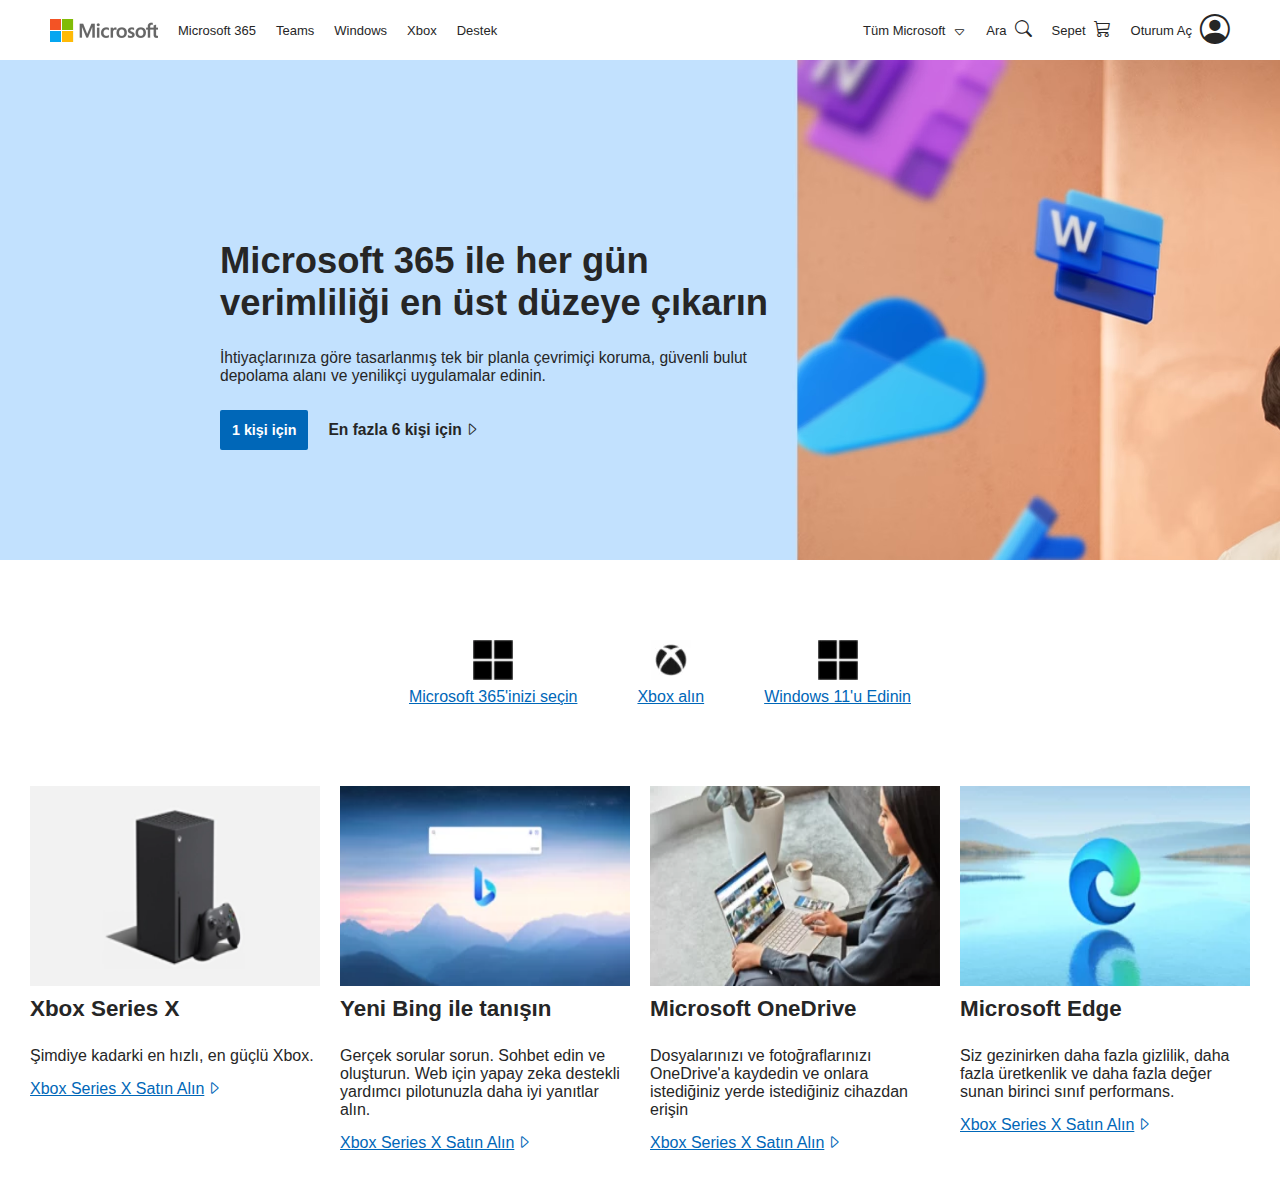
==== index.html @ 1faaea3d "first commit" ====
<!DOCTYPE html>
<html lang="en">

<head>
  <meta charset="UTF-8">
  <meta name="viewport" content="width=device-width, initial-scale=1.0">
  <link rel="stylesheet" href="css/site.css">
  <link rel="stylesheet" href="https://cdn.jsdelivr.net/npm/bootstrap-icons@1.11.1/font/bootstrap-icons.css">
  <title>Microsoft: Bulut, Uygulamalar ve Oyun microsoft.com</title>

</head>

<body>
  <nav>
    <div>
      <ul>
        <li><img src="img/brand.png" alt="microsoft-brand"></li>
        <li>Microsoft 365</li>
        <li>Teams</li>
        <li>Windows</li>
        <li>Xbox</li>
        <li>Destek</li>
      </ul>
    </div>
    <div>
      <ul>
        <li>Tüm Microsoft<i class="bi bi-caret-down"></i></li>
        <li>Ara<i class="bi bi-search"></i></li>
        <li>Sepet<i class="bi bi-cart3"></i></li>
        <li>Oturum Aç<i class="bi bi-person-circle"></i></li>
      </ul>
    </div>
  </nav>
  <div class="carousel">
    <div class="img-carousel">
      <div class="text">
        <div class="title">Microsoft 365 ile her gün verimliliği en üst düzeye çıkarın</div>

        <div class="content">İhtiyaçlarınıza göre tasarlanmış tek bir planla çevrimiçi koruma, güvenli bulut depolama
          alanı ve yenilikçi uygulamalar
          edinin.</div>
        <div class="footer">
          <button>1 kişi için</button>
          <a href="#">En fazla 6 kişi için<i class="bi bi-caret-right"></i></a>
        </div>
      </div>
    </div>

  </div>
  <section>
    <ul class="section-tripple">
      <li class="tripple">
        <img src="img/gldn-Quick-Link-Icon-80x80-Microsoft-365.webp" alt="Microsoft-365'inizi-secin">
        <a href="#">Microsoft 365'inizi seçin</a>
      </li>
      <li class="tripple">
        <img src="img/xbox-blk-logo-link-list-120x120.webp" alt="Xbox-alin">
        <a href="#">Xbox alın</a>
      </li>
      <li class="tripple">
        <img src="img/gldn-Quick-Link-Icon-80x80-Microsoft-365.webp" alt="Windows-11-Edinin">
        <a href="#">Windows 11'u Edinin</a>
      </li>
    </ul>
  </section>

  <section class="four">
    <article>
      <img src="img/gldn-XSX-CP-Xbox-Series-X.webp" alt="xbox-series">
      <h3>Xbox Series X</h3>
      <p>Şimdiye kadarki en hızlı, en güçlü Xbox.</p>
      <a href="#">Xbox Series X Satın Alın<i class="bi bi-caret-right"></i></a>
    </article>
    <article>
      <img src="img/Content-Card-Bing-AI-No-Text.webp" alt="xbox-series">
      <h3>Yeni Bing ile tanışın</h3>
      <p>Gerçek sorular sorun. Sohbet edin ve oluşturun. Web için yapay zeka destekli yardımcı pilotunuzla daha iyi
        yanıtlar
        alın.</p>
      <a href="#">Xbox Series X Satın Alın<i class="bi bi-caret-right"></i></a>
    </article>
    <article>
      <img src="img/gldn-Soft-CP-OneDriveCampaignRefresh-2.webp" alt="xbox-series">
      <h3>Microsoft OneDrive</h3>
      <p>Dosyalarınızı ve fotoğraflarınızı OneDrive'a kaydedin ve onlara istediğiniz yerde istediğiniz cihazdan erişin
      </p>
      <a href="#">Xbox Series X Satın Alın<i class="bi bi-caret-right"></i></a>
    </article>
    <article>
      <img src="img/gldn-MSFT-CP-Edge.webp" alt="xbox-series">
      <h3>Microsoft Edge</h3>
      <p>Siz gezinirken daha fazla gizlilik, daha fazla üretkenlik ve daha fazla değer sunan birinci sınıf performans.
      </p>
      <a href="#">Xbox Series X Satın Alın<i class="bi bi-caret-right"></i></a>
    </article>
  </section>
</body>

</html>
---- css/site.css ----
body{
  margin:0;
  font-family: 'Segoe UI',SegoeUI,"Helvetica Neue",Helvetica,Arial,sans-serif;
  font-size: 13px;
  color: #262626;
}
/* nav start */
nav {
  width: 1200px;
  margin: 0 auto;
  display: flex;
  flex-direction: row;
  justify-content: space-between;
  align-items: center;
  color: #262626;
}

img{
  width: 108px;
}

nav > div > ul {
  padding: 0;
  display: flex;
  flex-direction: row;
  list-style: none;
  align-items: center;
}

nav li{
  padding: 0 10px;
  display: flex;
  align-items: center;
}

.bi-caret-down {
  padding-top: 5px;
  margin-left: 8px;
}

.bi-search{
  margin-left: 8px;
  font-size: 1.3em;
}

.bi-cart3{
  margin-left: 8px;
  font-size: 1.3em;
}

.bi-person-circle{
  margin-left: 8px;
  font-size: 2.3em;
}

/* nav end */

/* carousel start */
.img-carousel{
  display: flex;
  width: 100%;
  height: 500px;
  background-image: url("../img/Highlight-Slim-Multi-Canvas-M365-Anthem-Attract-Image-Create_VP5-1920x600.avif");
}

.text{
  position: relative;
  left: 220px;
  top: 180px;
  width: 43em;
}

.text > .title{
  font-size: 2.8em;
  font-weight: 600;
  margin-bottom: 25px;
}

.text > .content{
  font-size: 1.2em;
  margin-bottom: 25px;
}

.footer > button{
  background-color: #0067b8;
  color: white;
  padding: 12px;
  font-size: 1.1em;
  font-weight: 600;
  border-radius: 2px;
  border: none;
}

.footer{
  display: flex;
  align-items: center;
}

.footer > a{
  margin-left: 20px;
  text-decoration: none;
font-size: 1.2em;
color: #262626;
font-weight: 600;
display: flex;
align-items: center;
}

.bi-caret-right{
  margin-left: 2px;
}
/* carousel end */
/* section tripple start */
.section-tripple{
  display: flex;
  list-style: none;
  justify-content: center;
  margin: 5rem 0;

}

.section-tripple > .tripple {
  display: flex;
  flex-direction: column;
  justify-content: center;
  align-items: center;
  margin: 0 30px;
}

.tripple > img{
  width: 2.5rem;
}

.tripple > a{
  color: #0067b8;
  margin-top: 8px;
  font-size: 1rem;
}
/* section tripple end */

/* section article start */
.four{
  display: flex;
  justify-content: center;
  align-items: center;
  width: 1200px;
  margin: 0 auto;
}
.four > article{
  margin: 0 10px;
  display: flex;
  flex-direction: column;
  align-content: start;
  height: 400px;
}

.four > article > img{
  width: 290px;
  height: 200px;
}

.four > article > h3{
  font-size: 1.4rem;
  margin: 10px 0;
}

.four > article > p{
  font-size: 1rem;
  margin: 15px 0;
}

.four > article > a{
  font-size: 1rem;
    color: #0067b8;
}
/* section article end */
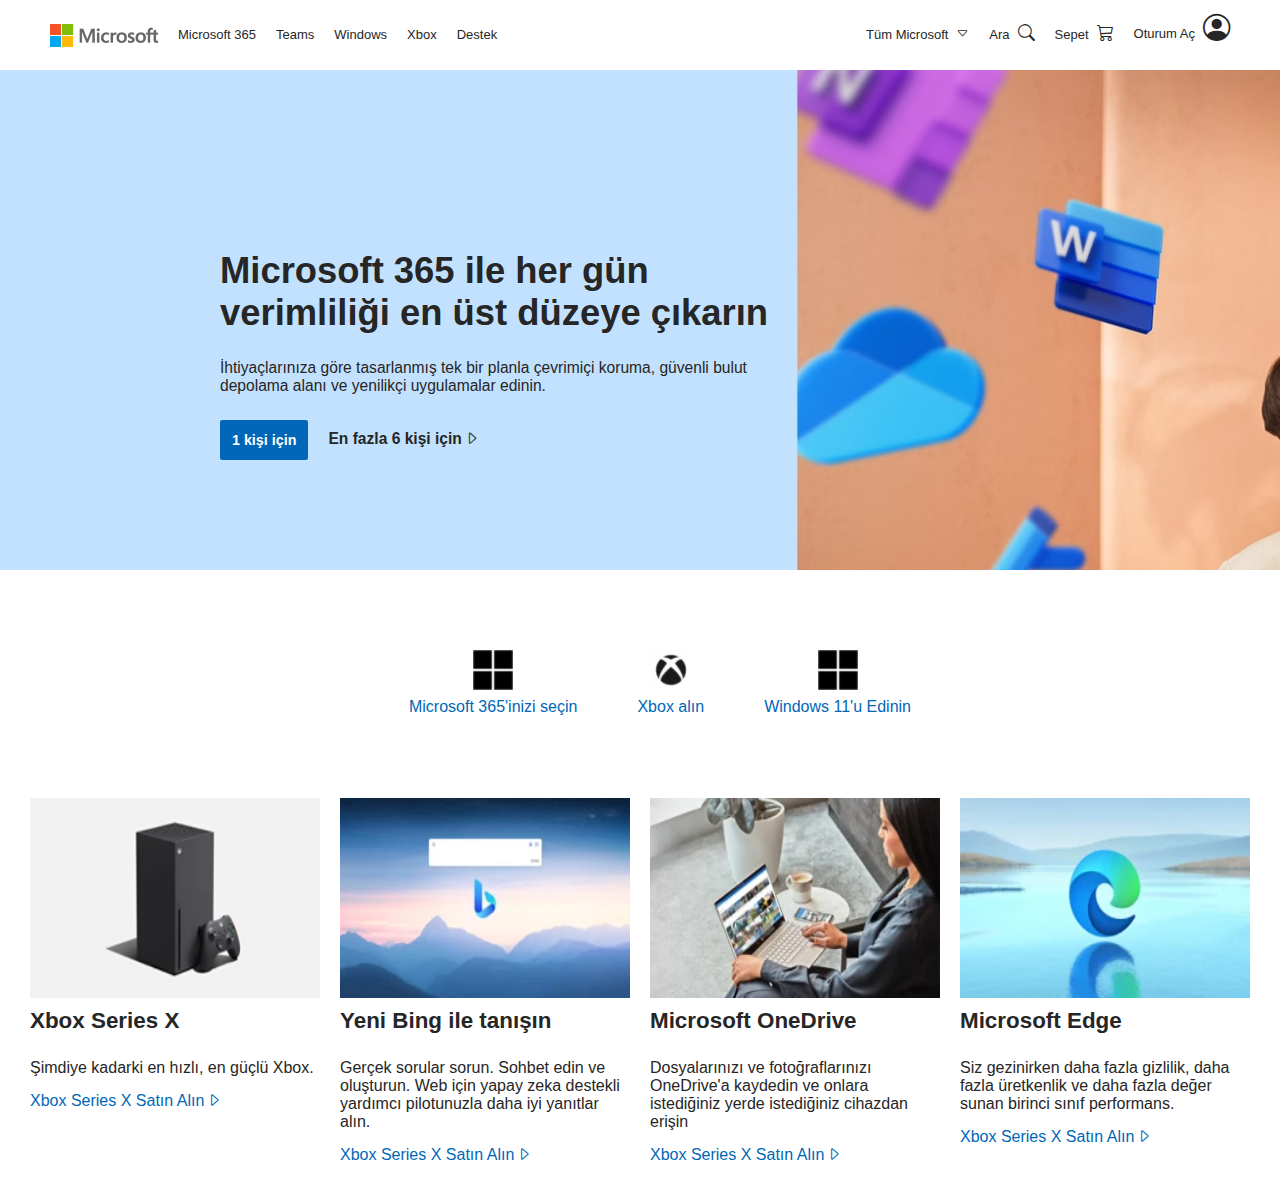
==== commit 7ed7dc86: "düzeltme yapıldı" ====
--- a/index.html
+++ b/index.html
@@ -15,19 +15,19 @@
     <div>
       <ul>
         <li><img src="img/brand.png" alt="microsoft-brand"></li>
-        <li>Microsoft 365</li>
-        <li>Teams</li>
-        <li>Windows</li>
-        <li>Xbox</li>
-        <li>Destek</li>
+        <li><a href="#">Microsoft 365</a></li>
+        <li><a href="#">Teams</a></li>
+        <li><a href="#">Windows</a></li>
+        <li><a href="#">Xbox</a></li>
+        <li><a href="#">Destek</a></li>
       </ul>
     </div>
     <div>
       <ul>
-        <li>Tüm Microsoft<i class="bi bi-caret-down"></i></li>
-        <li>Ara<i class="bi bi-search"></i></li>
-        <li>Sepet<i class="bi bi-cart3"></i></li>
-        <li>Oturum Aç<i class="bi bi-person-circle"></i></li>
+        <li><a href="#">Tüm Microsoft<i class="bi bi-caret-down"></i></a></li>
+        <li><a href="#">Ara<i class="bi bi-search"></i></a></li>
+        <li><a href="#">Sepet<i class="bi bi-cart3"></i></a></li>
+        <li><a href="#">Oturum Aç<i class="bi bi-person-circle"></i></a></li>
       </ul>
     </div>
   </nav>
--- a/css/site.css
+++ b/css/site.css
@@ -1,9 +1,10 @@
-body{
-  margin:0;
-  font-family: 'Segoe UI',SegoeUI,"Helvetica Neue",Helvetica,Arial,sans-serif;
+body {
+  margin: 0;
+  font-family: 'Segoe UI', SegoeUI, "Helvetica Neue", Helvetica, Arial, sans-serif;
   font-size: 13px;
   color: #262626;
 }
+
 /* nav start */
 nav {
   width: 1200px;
@@ -15,11 +16,29 @@
   color: #262626;
 }
 
-img{
+img {
   width: 108px;
 }
 
-nav > div > ul {
+a::after {
+  content: "";
+  display: block;
+  width: 0;
+  height: 2px;
+  background-color: #000;
+  transition: .3s;
+}
+
+a:hover::after {
+  width: 100%;
+}
+
+a {
+  text-decoration: none;
+  color: #262626;
+}
+
+nav>div>ul {
   padding: 0;
   display: flex;
   flex-direction: row;
@@ -27,61 +46,65 @@
   align-items: center;
 }
 
-nav li{
+nav>div>ul>li {
   padding: 0 10px;
   display: flex;
-  align-items: center;
-}
+}
+
+nav>div:last-child>ul>li:last-child {
+  padding-bottom: 10px;
+}
+
 
 .bi-caret-down {
   padding-top: 5px;
   margin-left: 8px;
 }
 
-.bi-search{
+.bi-search {
   margin-left: 8px;
   font-size: 1.3em;
 }
 
-.bi-cart3{
+.bi-cart3 {
   margin-left: 8px;
   font-size: 1.3em;
 }
 
-.bi-person-circle{
-  margin-left: 8px;
-  font-size: 2.3em;
+.bi-person-circle {
+  margin-left: 8px;
+  font-size: 2.1em;
 }
 
 /* nav end */
 
 /* carousel start */
-.img-carousel{
+.img-carousel {
   display: flex;
   width: 100%;
   height: 500px;
   background-image: url("../img/Highlight-Slim-Multi-Canvas-M365-Anthem-Attract-Image-Create_VP5-1920x600.avif");
 }
 
-.text{
+.text {
   position: relative;
   left: 220px;
   top: 180px;
   width: 43em;
 }
 
-.text > .title{
+.text>.title {
   font-size: 2.8em;
   font-weight: 600;
   margin-bottom: 25px;
 }
 
-.text > .content{
+.text>.content {
   font-size: 1.2em;
   margin-bottom: 25px;
 }
 
-.footer > button{
+.footer>button {
   background-color: #0067b8;
   color: white;
   padding: 12px;
@@ -91,27 +114,33 @@
   border: none;
 }
 
-.footer{
-  display: flex;
-  align-items: center;
-}
-
-.footer > a{
+.footer>button:hover {
+  background-color: #006790;
+  cursor: pointer;
+}
+
+.footer {
+  padding: 0;
+  display: flex;
+  flex-direction: row;
+  list-style: none;
+  align-items: center;
+}
+
+.footer>a {
   margin-left: 20px;
-  text-decoration: none;
-font-size: 1.2em;
-color: #262626;
-font-weight: 600;
-display: flex;
-align-items: center;
-}
-
-.bi-caret-right{
+  font-size: 1.2em;
+  font-weight: 600;
+}
+
+.bi-caret-right {
   margin-left: 2px;
 }
+
 /* carousel end */
 /* section tripple start */
-.section-tripple{
+
+.section-tripple {
   display: flex;
   list-style: none;
   justify-content: center;
@@ -119,7 +148,7 @@
 
 }
 
-.section-tripple > .tripple {
+.section-tripple>.tripple {
   display: flex;
   flex-direction: column;
   justify-content: center;
@@ -127,26 +156,28 @@
   margin: 0 30px;
 }
 
-.tripple > img{
+.tripple>img {
   width: 2.5rem;
 }
 
-.tripple > a{
+.tripple>a {
   color: #0067b8;
   margin-top: 8px;
   font-size: 1rem;
 }
+
 /* section tripple end */
 
 /* section article start */
-.four{
+.four {
   display: flex;
   justify-content: center;
   align-items: center;
   width: 1200px;
   margin: 0 auto;
 }
-.four > article{
+
+.four>article {
   margin: 0 10px;
   display: flex;
   flex-direction: column;
@@ -154,23 +185,24 @@
   height: 400px;
 }
 
-.four > article > img{
+.four>article>img {
   width: 290px;
   height: 200px;
 }
 
-.four > article > h3{
+.four>article>h3 {
   font-size: 1.4rem;
   margin: 10px 0;
 }
 
-.four > article > p{
+.four>article>p {
   font-size: 1rem;
   margin: 15px 0;
 }
 
-.four > article > a{
+.four>article>a {
   font-size: 1rem;
-    color: #0067b8;
-}
+  color: #0067b8;
+}
+
 /* section article end */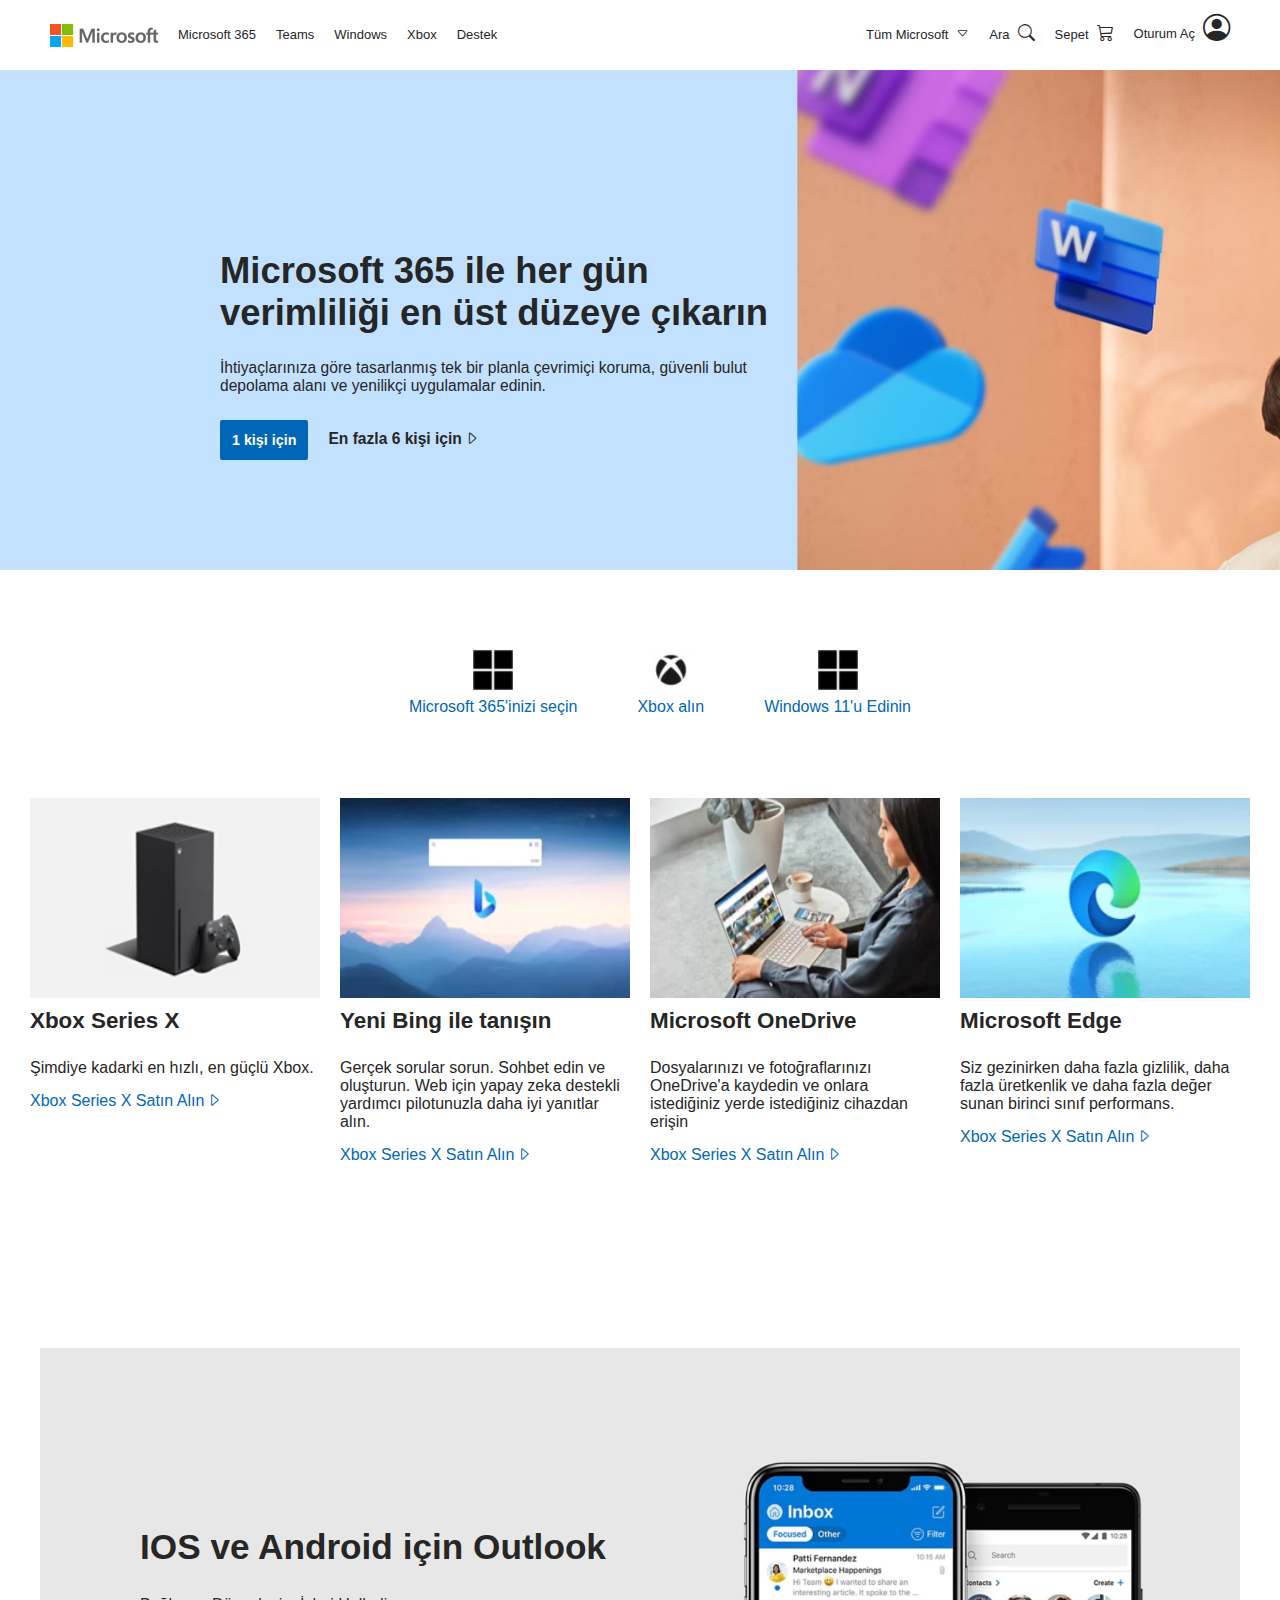
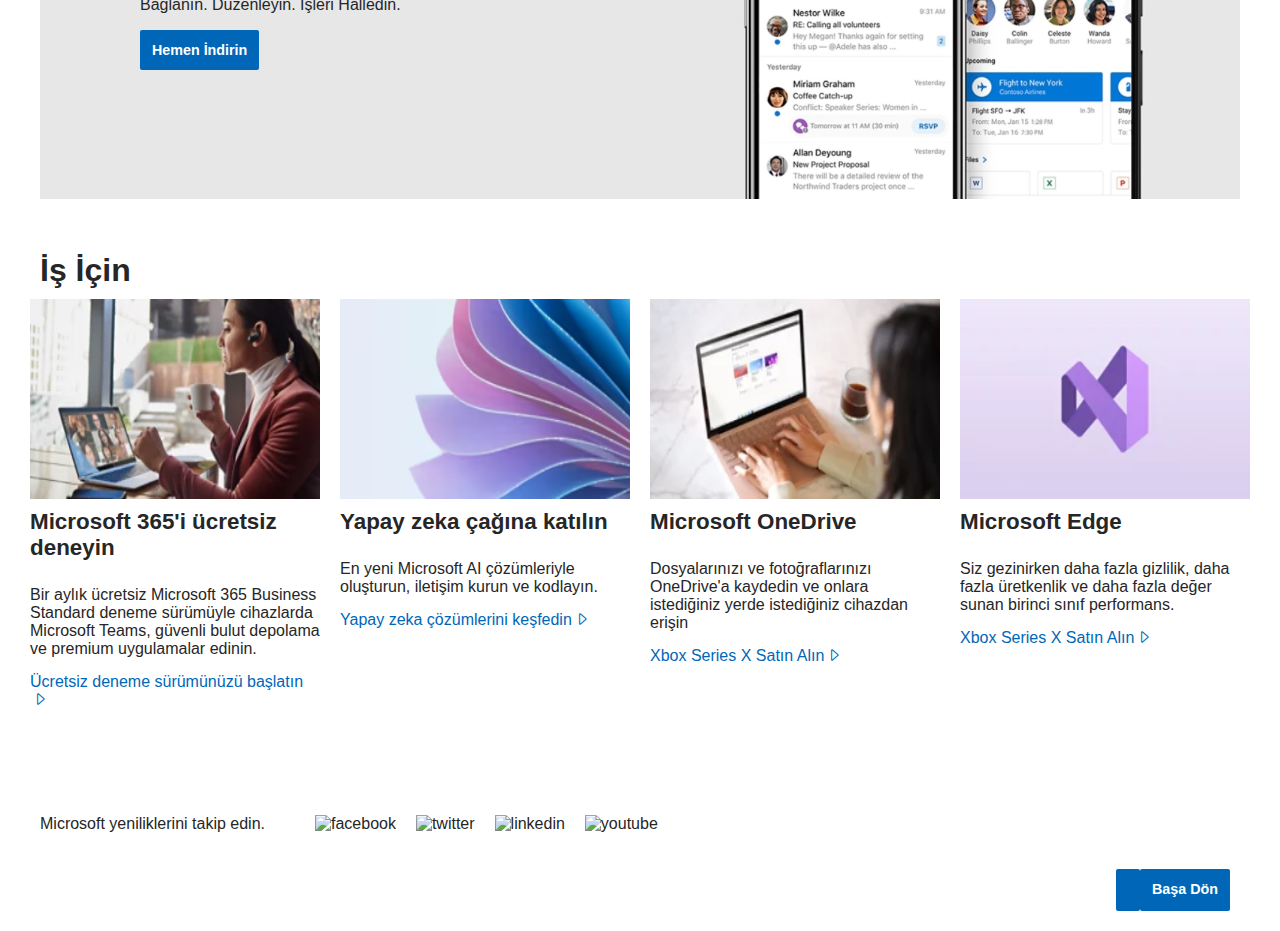
==== commit 1848b2c3: "geliştirme yapıldı" ====
--- a/index.html
+++ b/index.html
@@ -11,7 +11,7 @@
 </head>
 
 <body>
-  <nav>
+  <nav id="page-top">
     <div>
       <ul>
         <li><img src="img/brand.png" alt="microsoft-brand"></li>
@@ -94,6 +94,71 @@
       <a href="#">Xbox Series X Satın Alın<i class="bi bi-caret-right"></i></a>
     </article>
   </section>
+
+  <section class="picture">
+    <img src="img/gldn-Hero-MSCOM-Outlook-iOS-Android_VP5-1596x600.webp" alt="ios-ve-android">
+    <div>
+      <h2>IOS ve Android için Outlook</h2>
+      <p>Bağlanın. Düzenleyin. İşleri Halledin.</p>
+      <button>Hemen İndirin</button>
+    </div>
+  </section>
+
+  <h1>İş İçin</h1>
+  <section class="four">
+
+    <article>
+      <img src="img/Content-Card-Microsoft-365-For-Business-Woman-Teams-Call.webp" alt="xbox-series">
+      <h3>Microsoft 365'i ücretsiz deneyin</h3>
+      <p>Bir aylık ücretsiz Microsoft 365 Business Standard deneme sürümüyle cihazlarda Microsoft Teams, güvenli bulut
+        depolama
+        ve premium uygulamalar edinin.</p>
+      <a href="#">Ücretsiz deneme sürümünüzü başlatın<i class="bi bi-caret-right"></i></a>
+    </article>
+    <article>
+      <img src="img/Content-Card-Azure-AI-Bloom.avif" alt="xbox-series">
+      <h3>Yapay zeka çağına katılın
+      </h3>
+      <p>En yeni Microsoft AI çözümleriyle oluşturun, iletişim kurun ve kodlayın.</p>
+      <a href="#">Yapay zeka çözümlerini keşfedin<i class="bi bi-caret-right"></i></a>
+    </article>
+    <article>
+      <img src="img/JIC-DPS-CP01.webp" alt="xbox-series">
+      <h3>Microsoft OneDrive</h3>
+      <p>Dosyalarınızı ve fotoğraflarınızı OneDrive'a kaydedin ve onlara istediğiniz yerde istediğiniz cihazdan erişin
+      </p>
+      <a href="#">Xbox Series X Satın Alın<i class="bi bi-caret-right"></i></a>
+    </article>
+    <article>
+      <img src="img/Content-Card-Visual-Studio-Icon.webp" alt="xbox-series">
+      <h3>Microsoft Edge</h3>
+      <p>Siz gezinirken daha fazla gizlilik, daha fazla üretkenlik ve daha fazla değer sunan birinci sınıf performans.
+      </p>
+      <a href="#">Xbox Series X Satın Alın<i class="bi bi-caret-right"></i></a>
+    </article>
+  </section>
+
+  <section class="icons">
+    <p>Microsoft yeniliklerini takip edin.</p>
+    <ul>
+      <li><a href="#"><img src="https://cdn-dynmedia-1.microsoft.com/is/image/microsoftcorp/Facebook%202x?scl=1"
+            alt="facebook"></a>
+      </li>
+      <li><a href="#"><img src="https://cdn-dynmedia-1.microsoft.com/is/image/microsoftcorp/icon-MSCOM-X-64x64?scl=1"
+            alt="twitter"></a>
+      </li>
+      <li><a href="#"><img src="https://cdn-dynmedia-1.microsoft.com/is/image/microsoftcorp/Linkedin%202x?scl=1"
+            alt="linkedin"></a>
+      </li>
+      <li><a href="#"><img src="https://cdn-dynmedia-1.microsoft.com/is/image/microsoftcorp/YouTube%202x?scl=1"
+            alt="youtube"></a>
+      </li>
+    </ul>
+  </section>
+  <section class="basa-don">
+    <button></button>
+    <a href="#page-top" class="button">Başa Dön</a>
+  </section>
 </body>
 
 </html>--- a/css/site.css
+++ b/css/site.css
@@ -104,7 +104,7 @@
   margin-bottom: 25px;
 }
 
-.footer>button {
+button {
   background-color: #0067b8;
   color: white;
   padding: 12px;
@@ -114,7 +114,7 @@
   border: none;
 }
 
-.footer>button:hover {
+button:hover {
   background-color: #006790;
   cursor: pointer;
 }
@@ -169,6 +169,13 @@
 /* section tripple end */
 
 /* section article start */
+
+h1 {
+  font-size: 2rem;
+  width: 1200px;
+  margin: 10px auto;
+}
+
 .four {
   display: flex;
   justify-content: center;
@@ -182,7 +189,7 @@
   display: flex;
   flex-direction: column;
   align-content: start;
-  height: 400px;
+  height: 500px;
 }
 
 .four>article>img {
@@ -205,4 +212,88 @@
   color: #0067b8;
 }
 
-/* section article end */+/* section article end */
+/* picture start */
+.picture {
+  width: 1200px;
+  margin: 50px auto;
+  position: relative;
+}
+
+.picture img {
+  width: 100%;
+}
+
+.picture>div {
+  position: absolute;
+  z-index: 1;
+  left: 100px;
+  top: 150px;
+}
+
+.picture h2 {
+  font-size: 2.2rem;
+}
+
+.picture p {
+  font-size: 1rem;
+}
+
+/* picture end */
+/* four second start */
+.icons {
+  display: flex;
+  align-items: center;
+  width: 1200px;
+  margin: 0px auto;
+  font-size: 1rem;
+}
+
+.icons>ul {
+  display: flex;
+  flex-direction: row;
+  list-style: none;
+}
+
+.icons>ul>li>a>img {
+  width: 36px;
+  margin: 0 10px;
+}
+
+.icons a::after {
+  content: "";
+  display: block;
+  width: 0;
+  height: 0;
+  background-color: #000;
+  transition: .3s;
+}
+
+.icons a:hover::after {
+  width: 100%;
+}
+
+/* four second end */
+/* başa dön buton start */
+.basa-don {
+  display: flex;
+  justify-content: end;
+  margin: 20px 50px;
+}
+
+.button {
+  background-color: #0067b8;
+  color: white;
+  padding: 12px;
+  font-size: 1.1em;
+  font-weight: 600;
+  border-radius: 2px;
+  border: none;
+}
+
+.button:hover {
+  background-color: #006790;
+  cursor: pointer;
+}
+
+/* başa dön buton end */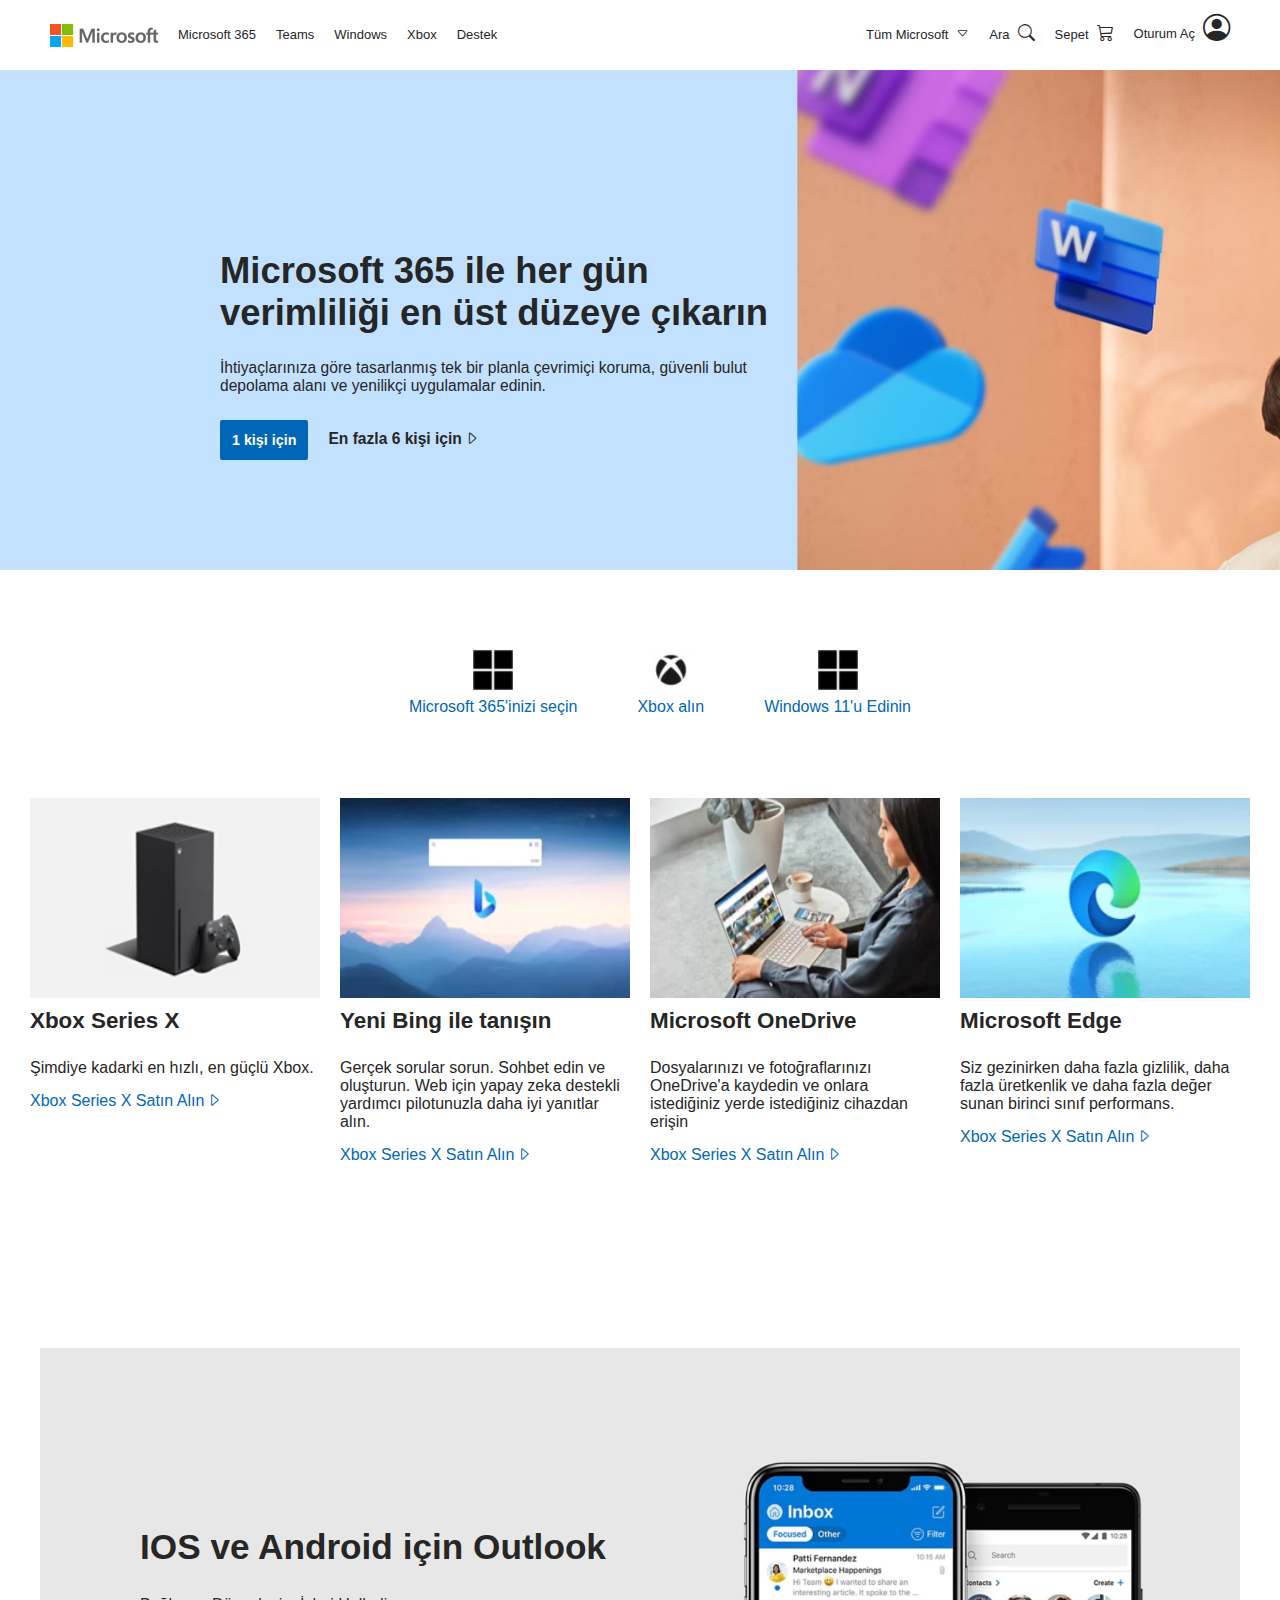
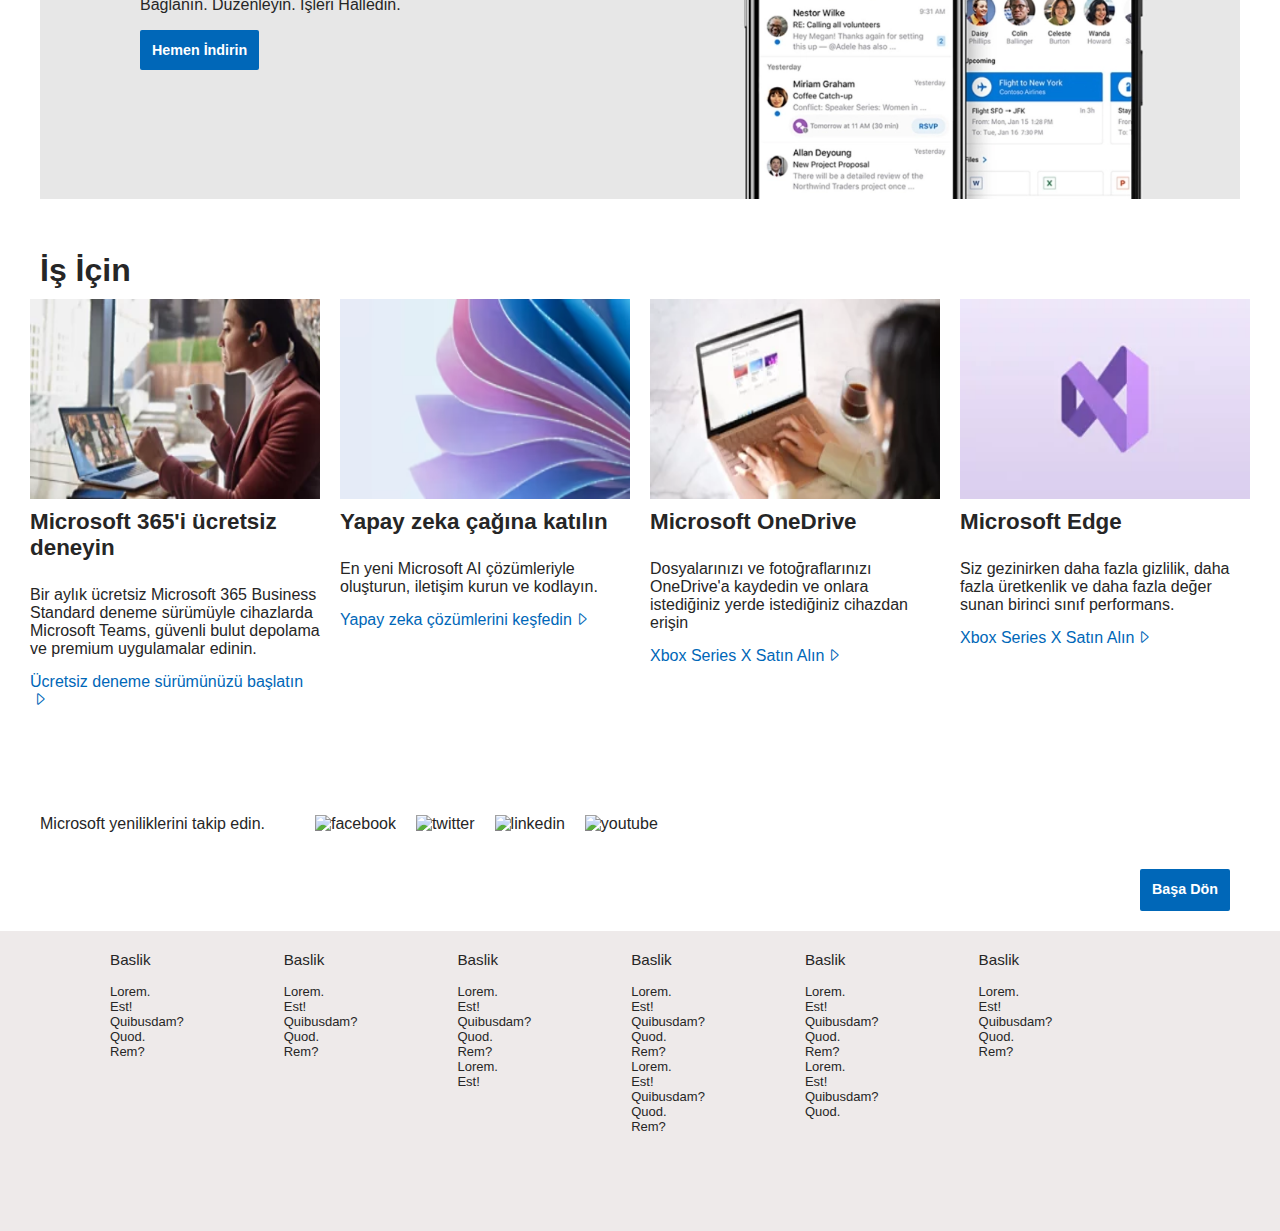
==== commit e597ebe7: "footer ayarlandı" ====
--- a/index.html
+++ b/index.html
@@ -11,7 +11,7 @@
 </head>
 
 <body>
-  <nav id="page-top">
+  <nav>
     <div>
       <ul>
         <li><img src="img/brand.png" alt="microsoft-brand"></li>
@@ -31,7 +31,7 @@
       </ul>
     </div>
   </nav>
-  <div class="carousel">
+  <div class="carousel" id="page-top">
     <div class="img-carousel">
       <div class="text">
         <div class="title">Microsoft 365 ile her gün verimliliği en üst düzeye çıkarın</div>
@@ -156,9 +156,37 @@
     </ul>
   </section>
   <section class="basa-don">
-    <button></button>
     <a href="#page-top" class="button">Başa Dön</a>
   </section>
+  <footer>
+    <ul>
+      <li>
+        <h3>Baslik</h3><a href="#">Lorem.</a><a href="#">Est!</a><a href="#">Quibusdam?</a><a href="#">Quod.</a><a
+          href="#">Rem?</a>
+      </li>
+      <li>
+        <h3>Baslik</h3><a href="#">Lorem.</a><a href="#">Est!</a><a href="#">Quibusdam?</a><a href="#">Quod.</a><a
+          href="#">Rem?</a>
+      </li>
+      <li>
+        <h3>Baslik</h3><a href="#">Lorem.</a><a href="#">Est!</a><a href="#">Quibusdam?</a><a href="#">Quod.</a><a
+          href="#">Rem?</a><a href="#">Lorem.</a><a href="#">Est!</a>
+      </li>
+      <li>
+        <h3>Baslik</h3><a href="#">Lorem.</a><a href="#">Est!</a><a href="#">Quibusdam?</a><a href="#">Quod.</a><a
+          href="#">Rem?</a><a href="#">Lorem.</a><a href="#">Est!</a><a href="#">Quibusdam?</a><a href="#">Quod.</a><a
+          href="#">Rem?</a>
+      </li>
+      <li>
+        <h3>Baslik</h3><a href="#">Lorem.</a><a href="#">Est!</a><a href="#">Quibusdam?</a><a href="#">Quod.</a><a
+          href="#">Rem?</a><a href="#">Lorem.</a><a href="#">Est!</a><a href="#">Quibusdam?</a><a href="#">Quod.</a>
+      </li>
+      <li>
+        <h3>Baslik</h3><a href="#">Lorem.</a><a href="#">Est!</a><a href="#">Quibusdam?</a><a href="#">Quod.</a><a
+          href="#">Rem?</a>
+      </li>
+    </ul>
+  </footer>
 </body>
 
 </html>--- a/css/site.css
+++ b/css/site.css
@@ -296,4 +296,45 @@
   cursor: pointer;
 }
 
-/* başa dön buton end */+/* başa dön buton end */
+/* footer start */
+footer a::after {
+  content: "";
+  display: block;
+  width: 0;
+  height: 0;
+  background-color: #000;
+  transition: .3s;
+}
+
+footer a:hover::after {
+  width: 100%;
+}
+
+footer {
+  background-color: rgb(238, 234, 234);
+  width: 100%;
+  height: 300px;
+}
+
+footer>ul {
+  display: flex;
+  list-style: none;
+  width: 1200px;
+  margin: 0 auto;
+}
+
+footer>ul>li {
+  margin: 5px 50px;
+
+}
+
+footer li a {
+  margin: 4px 0;
+}
+
+footer h3 {
+  font-weight: 500;
+}
+
+/* footer start */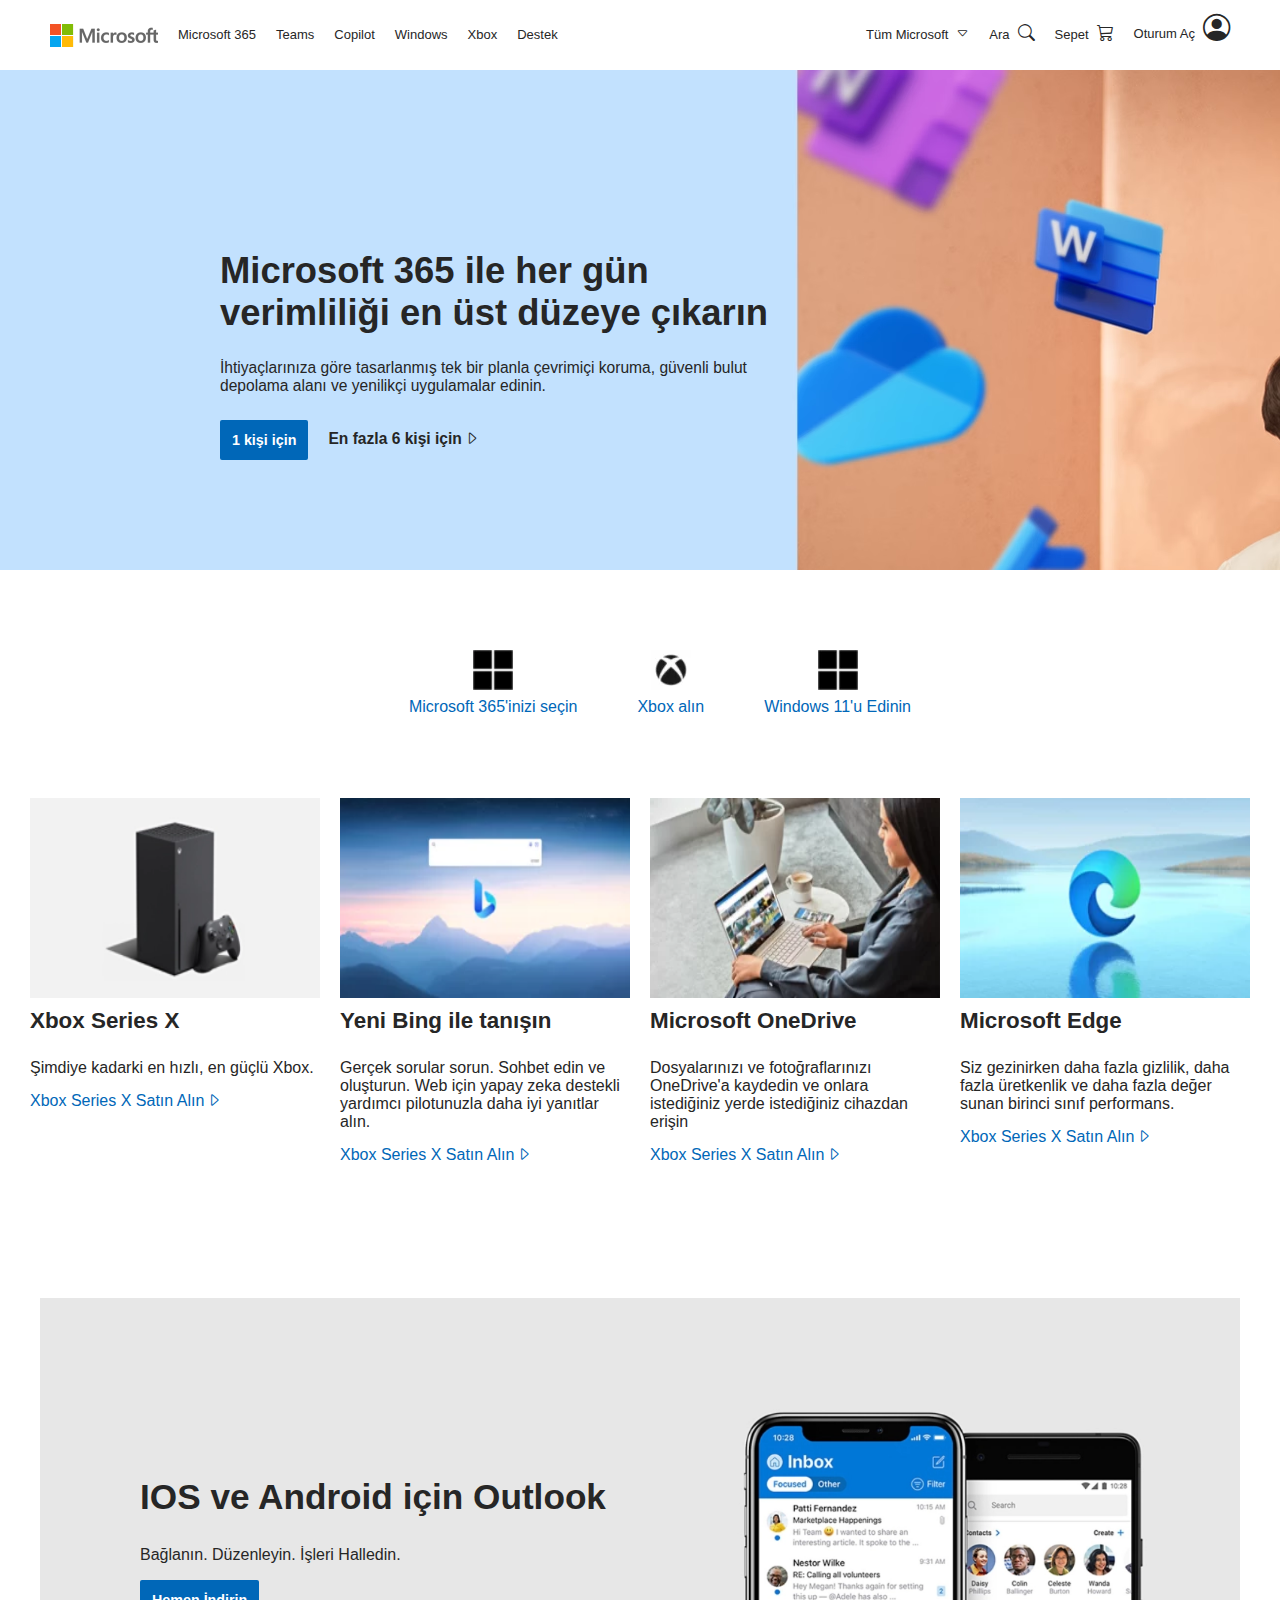
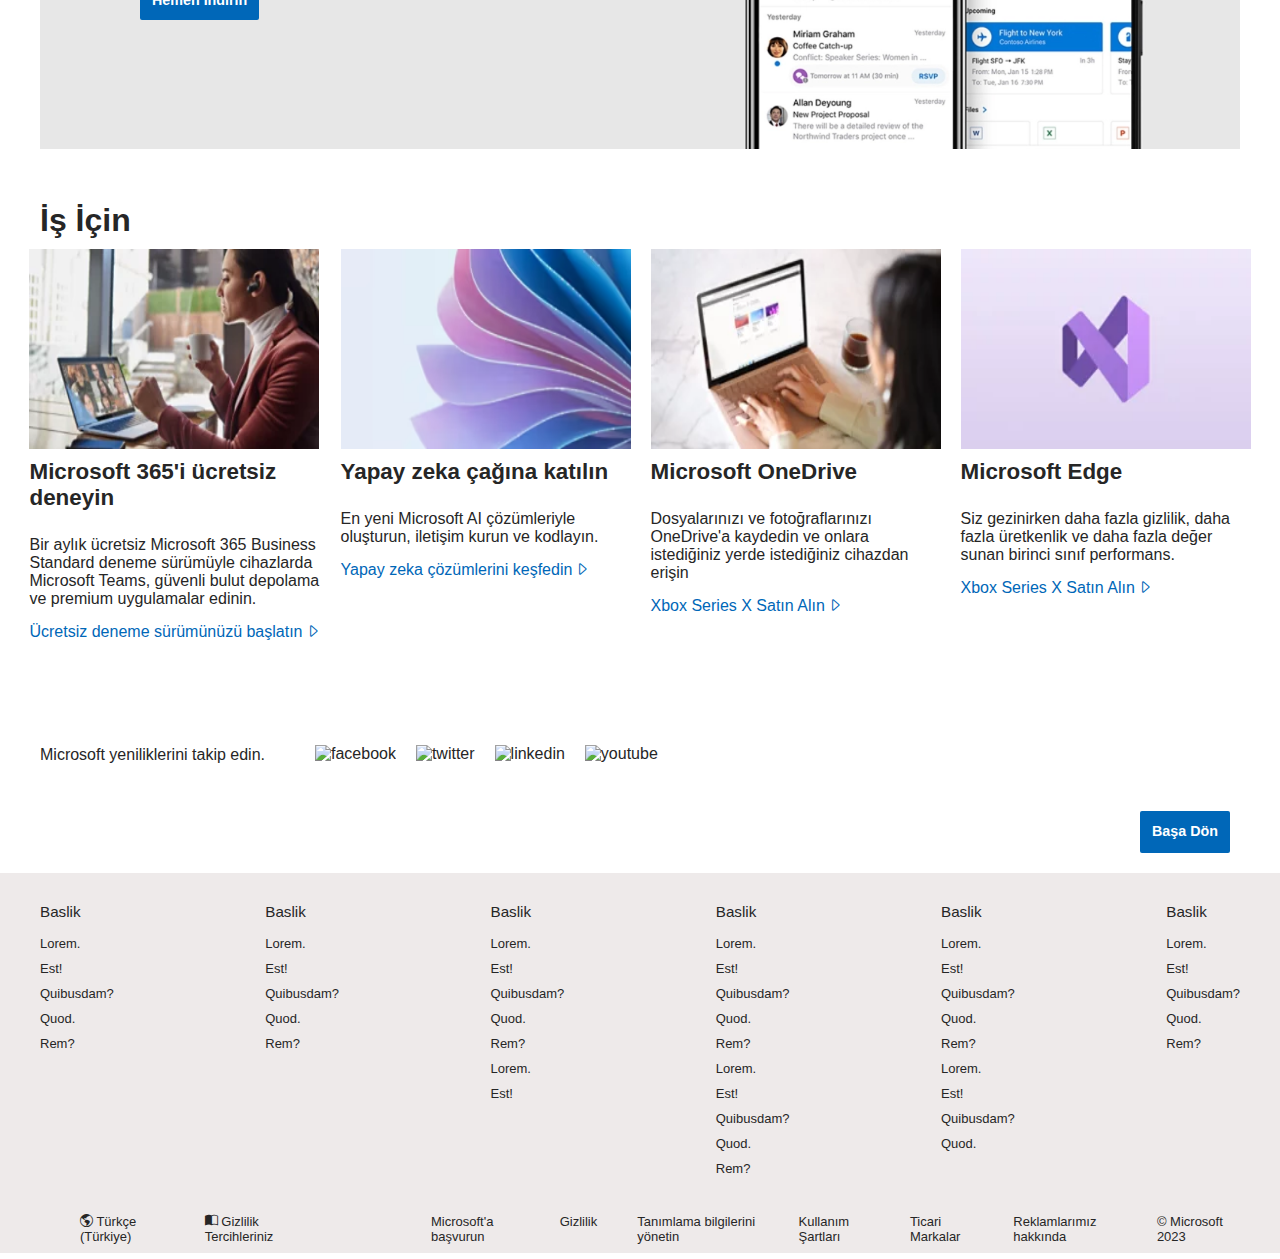
==== commit 661d5735: "finished v2" ====
--- a/index.html
+++ b/index.html
@@ -17,6 +17,7 @@
         <li><img src="img/brand.png" alt="microsoft-brand"></li>
         <li><a href="#">Microsoft 365</a></li>
         <li><a href="#">Teams</a></li>
+        <li><a href="#">Copilot</a></li>
         <li><a href="#">Windows</a></li>
         <li><a href="#">Xbox</a></li>
         <li><a href="#">Destek</a></li>
@@ -138,7 +139,7 @@
     </article>
   </section>
 
-  <section class="icons">
+  <div class="icons">
     <p>Microsoft yeniliklerini takip edin.</p>
     <ul>
       <li><a href="#"><img src="https://cdn-dynmedia-1.microsoft.com/is/image/microsoftcorp/Facebook%202x?scl=1"
@@ -154,7 +155,7 @@
             alt="youtube"></a>
       </li>
     </ul>
-  </section>
+  </div>
   <section class="basa-don">
     <a href="#page-top" class="button">Başa Dön</a>
   </section>
@@ -186,6 +187,21 @@
           href="#">Rem?</a>
       </li>
     </ul>
+    <div class="footer-bottom">
+      <ul>
+        <li><a href="#"><i class="bi bi-globe-americas"></i> Türkçe (Türkiye)</li></a>
+        <li><a href="#"><i class="bi bi-book-half"></i> Gizlilik Tercihleriniz</li></a>
+      </ul>
+      <ul>
+        <li><a href="#">Microsoft'a başvurun</li></a>
+        <li><a href="#">Gizlilik</li></a>
+        <li><a href="#">Tanımlama bilgilerini yönetin</li></a>
+        <li><a href="#">Kullanım Şartları</li></a>
+        <li><a href="#">Ticari Markalar</li></a>
+        <li><a href="#">Reklamlarımız hakkında</li></a>
+        <li><a href="#">© Microsoft 2023</li></a>
+      </ul>
+    </div>
   </footer>
 </body>
 
--- a/css/site.css
+++ b/css/site.css
@@ -34,6 +34,7 @@
 }
 
 a {
+  width: max-content;
   text-decoration: none;
   color: #262626;
 }
@@ -189,7 +190,7 @@
   display: flex;
   flex-direction: column;
   align-content: start;
-  height: 500px;
+  height: 450px;
 }
 
 .four>article>img {
@@ -245,7 +246,7 @@
   display: flex;
   align-items: center;
   width: 1200px;
-  margin: 0px auto;
+  margin: 30px auto;
   font-size: 1rem;
 }
 
@@ -258,19 +259,6 @@
 .icons>ul>li>a>img {
   width: 36px;
   margin: 0 10px;
-}
-
-.icons a::after {
-  content: "";
-  display: block;
-  width: 0;
-  height: 0;
-  background-color: #000;
-  transition: .3s;
-}
-
-.icons a:hover::after {
-  width: 100%;
 }
 
 /* four second end */
@@ -298,43 +286,53 @@
 
 /* başa dön buton end */
 /* footer start */
-footer a::after {
-  content: "";
-  display: block;
-  width: 0;
-  height: 0;
-  background-color: #000;
-  transition: .3s;
-}
-
-footer a:hover::after {
-  width: 100%;
-}
 
 footer {
   background-color: rgb(238, 234, 234);
   width: 100%;
-  height: 300px;
+  height: 380px;
 }
 
 footer>ul {
+  padding: 0;
   display: flex;
   list-style: none;
   width: 1200px;
   margin: 0 auto;
+  justify-content: space-between;
 }
 
 footer>ul>li {
-  margin: 5px 50px;
-
-}
-
-footer li a {
-  margin: 4px 0;
+  margin: 15px 0px;
+  display: flex;
+  flex-direction: column;
+  align-items: flex-start;
+}
+
+footer>ul>li>a {
+  height: 25px;
+  display: block;
 }
 
 footer h3 {
   font-weight: 500;
 }
 
-/* footer start */+/* footer end */
+
+/* footer bottom start */
+.footer-bottom{
+  display: flex;
+  justify-content: space-between;
+}
+.footer-bottom ul{
+  display: flex;
+  justify-content: space-evenly;
+  margin-right: 50px;
+}
+
+.footer-bottom ul li{
+  margin-left: 40px;
+  list-style: none;
+}
+/* footer bottom start */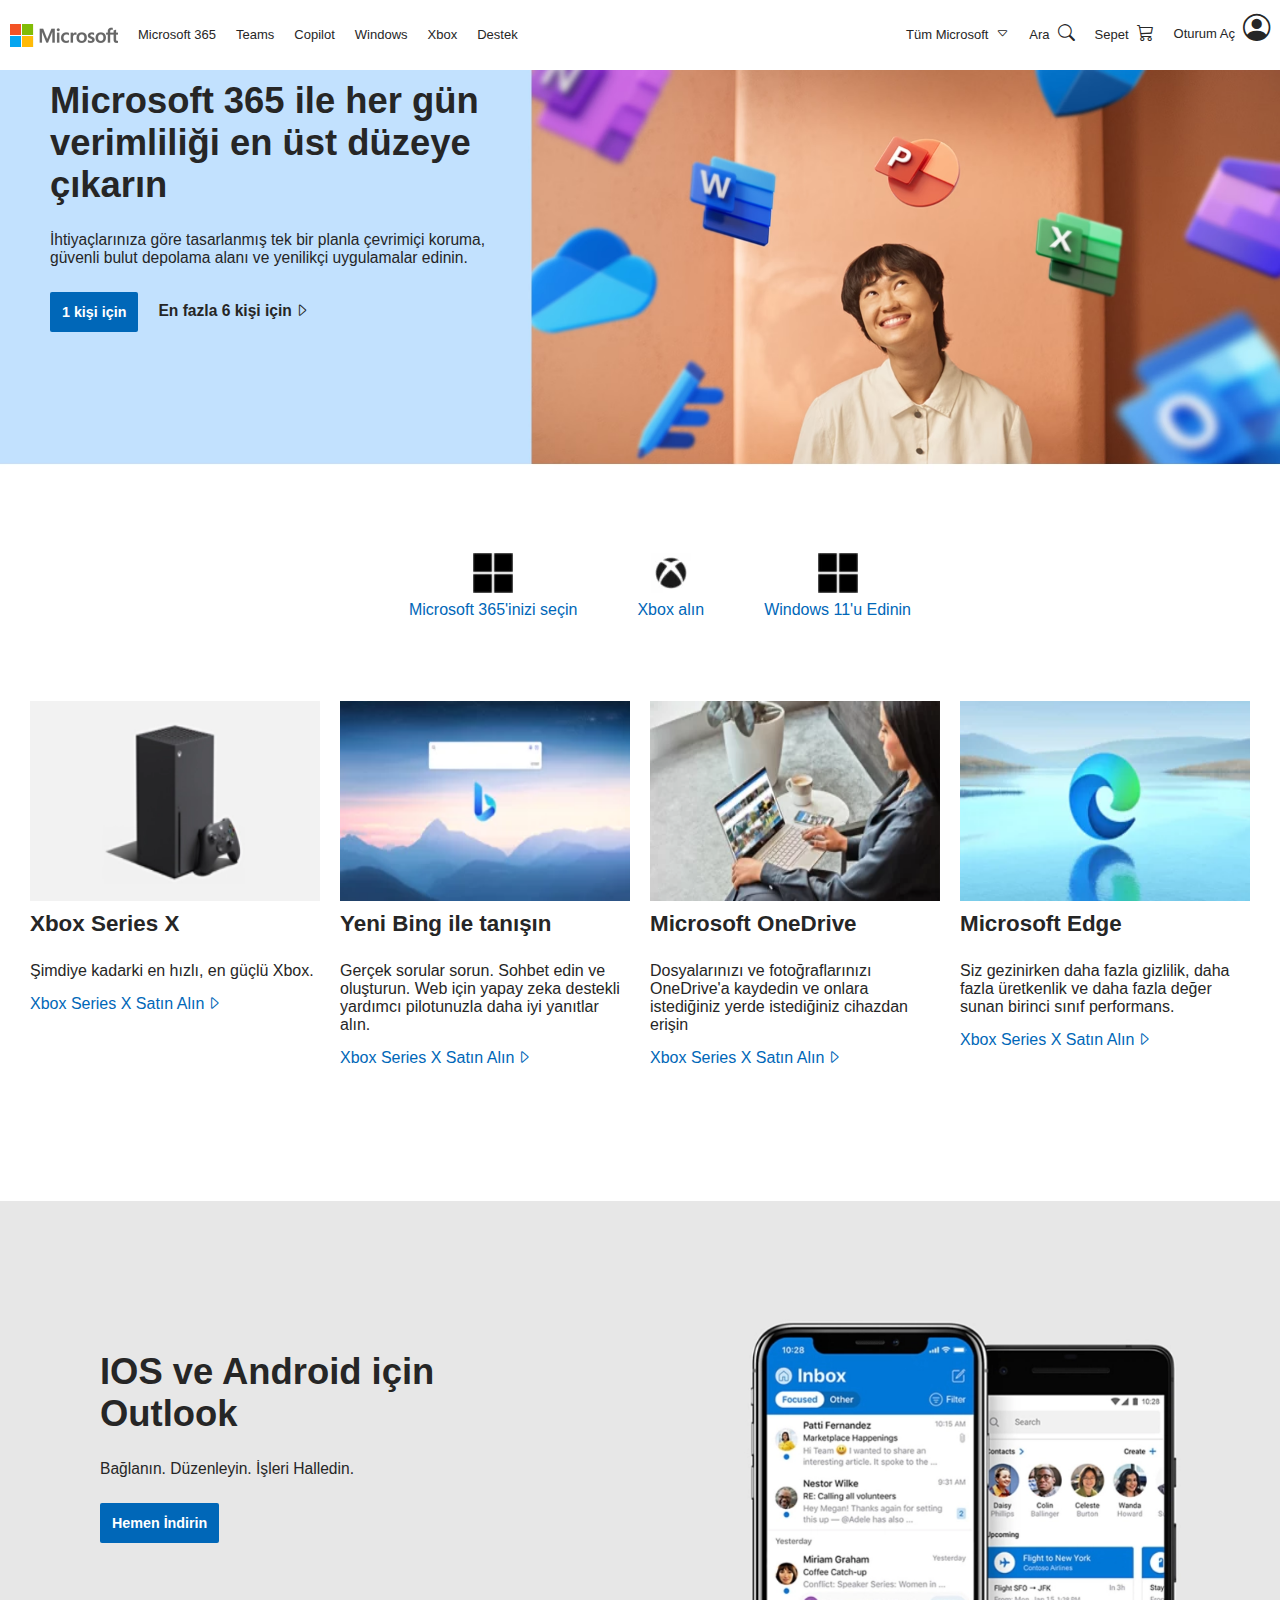
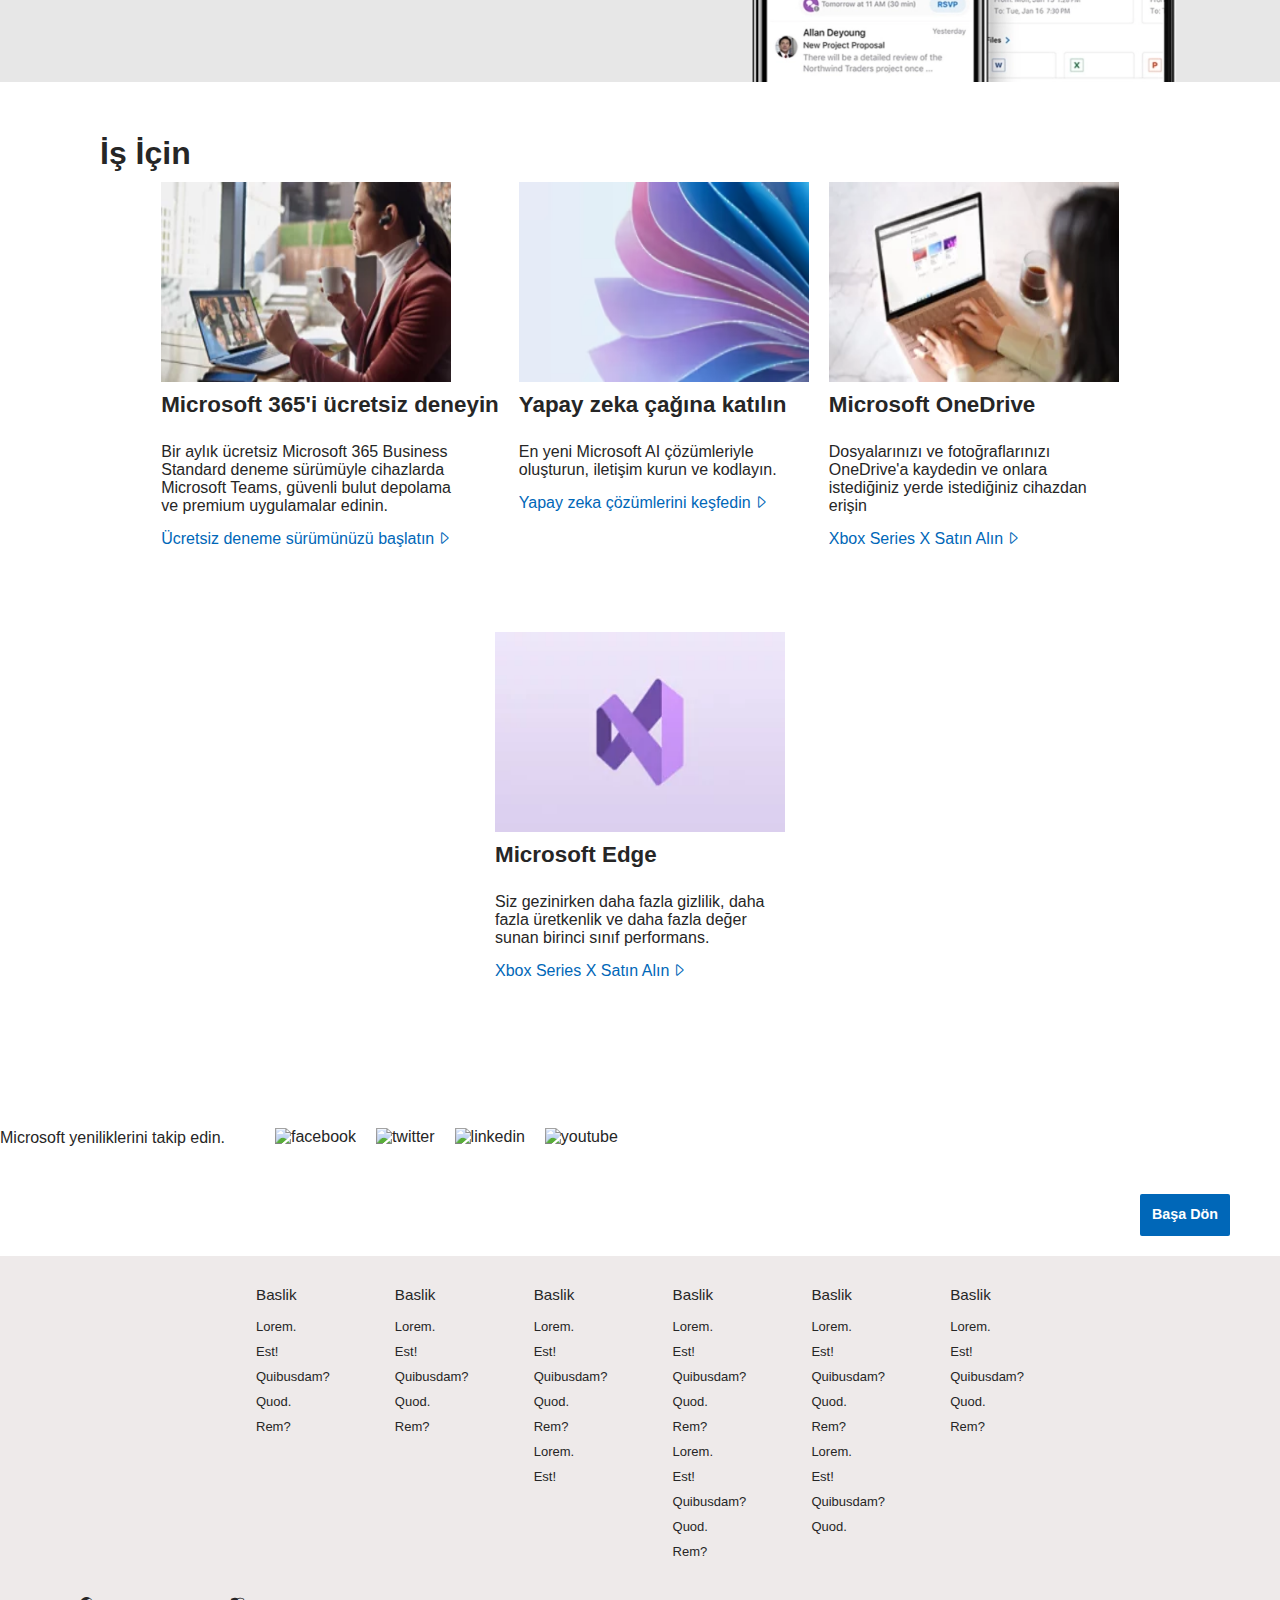
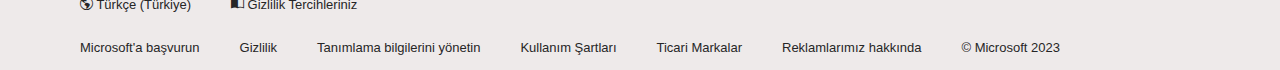
==== commit 5f6eddd7: "responsive properties added" ====
--- a/index.html
+++ b/index.html
@@ -33,17 +33,16 @@
     </div>
   </nav>
   <div class="carousel" id="page-top">
-    <div class="img-carousel">
-      <div class="text">
-        <div class="title">Microsoft 365 ile her gün verimliliği en üst düzeye çıkarın</div>
-
-        <div class="content">İhtiyaçlarınıza göre tasarlanmış tek bir planla çevrimiçi koruma, güvenli bulut depolama
-          alanı ve yenilikçi uygulamalar
-          edinin.</div>
-        <div class="footer">
-          <button>1 kişi için</button>
-          <a href="#">En fazla 6 kişi için<i class="bi bi-caret-right"></i></a>
-        </div>
+    <img class="img-carousel" src="img/Highlight-Slim-Multi-Canvas-M365-Anthem-Attract-Image-Create_VP5-1920x600.avif"
+      width="100" height="200">
+    <div class="text">
+      <div class="title">Microsoft 365 ile her gün verimliliği en üst düzeye çıkarın</div>
+      <div class="content">İhtiyaçlarınıza göre tasarlanmış tek bir planla çevrimiçi koruma, güvenli bulut depolama
+        alanı ve yenilikçi uygulamalar
+        edinin.</div>
+      <div class="footer">
+        <button>1 kişi için</button>
+        <a href="#">En fazla 6 kişi için<i class="bi bi-caret-right"></i></a>
       </div>
     </div>
 
@@ -65,7 +64,7 @@
     </ul>
   </section>
 
-  <section class="four">
+  <div class="four">
     <article>
       <img src="img/gldn-XSX-CP-Xbox-Series-X.webp" alt="xbox-series">
       <h3>Xbox Series X</h3>
@@ -94,18 +93,21 @@
       </p>
       <a href="#">Xbox Series X Satın Alın<i class="bi bi-caret-right"></i></a>
     </article>
-  </section>
+  </div>
 
   <section class="picture">
-    <img src="img/gldn-Hero-MSCOM-Outlook-iOS-Android_VP5-1596x600.webp" alt="ios-ve-android">
-    <div>
-      <h2>IOS ve Android için Outlook</h2>
-      <p>Bağlanın. Düzenleyin. İşleri Halledin.</p>
-      <button>Hemen İndirin</button>
-    </div>
-  </section>
-
-  <h1>İş İçin</h1>
+    <img src="img/gldn-Hero-MSCOM-Outlook-iOS-Android_VP5-1596x600.webp" alt="ios-ve-android" width="210" height="100">
+    <div class="text">
+      <div class="title">IOS ve Android için Outlook</div>
+      <div class="content">Bağlanın. Düzenleyin. İşleri Halledin.</div>
+      <div class="footer">
+        <button>Hemen İndirin</button>
+      </div>
+
+    </div>
+  </section>
+
+  <h1 class="four-title">İş İçin</h1>
   <section class="four">
 
     <article>
--- a/css/site.css
+++ b/css/site.css
@@ -1,3 +1,6 @@
+* {
+  box-sizing: border-box;
+}
 body {
   margin: 0;
   font-family: 'Segoe UI', SegoeUI, "Helvetica Neue", Helvetica, Arial, sans-serif;
@@ -7,16 +10,52 @@
 
 /* nav start */
 nav {
-  width: 1200px;
   margin: 0 auto;
   display: flex;
   flex-direction: row;
   justify-content: space-between;
   align-items: center;
   color: #262626;
-}
-
-img {
+  flex-wrap: wrap;
+}
+
+@media screen and (max-width: 1000px) {
+  nav {   
+    flex-direction: column;
+    align-items: start;
+  }
+  .carousel{
+    display: flex;
+    flex-direction: column;
+    font-size: 0.8rem;
+    margin-bottom: 240px!important;
+
+  }
+  .carousel .text{
+    left: 10%!important;
+    top: 90%!important;
+    width: 80%!important;
+    background-color: rgba(240, 237, 237, 0.712);
+    padding: 10px;
+    border-radius: 10px;
+    font-size: 0.65rem;
+  }
+  .picture{
+    margin-bottom: 200px!important;
+  }
+    .picture .text{
+    left: 10%!important;
+    top: 90%!important;
+    width: 80%!important;
+    background-color: rgba(240, 237, 237, 0.712);
+    padding: 10px;
+    border-radius: 10px;
+    font-size: 0.65rem;
+  }
+}
+
+
+nav img {
   width: 108px;
 }
 
@@ -80,18 +119,21 @@
 /* nav end */
 
 /* carousel start */
-.img-carousel {
-  display: flex;
-  width: 100%;
-  height: 500px;
-  background-image: url("../img/Highlight-Slim-Multi-Canvas-M365-Anthem-Attract-Image-Create_VP5-1920x600.avif");
+.carousel{
+  position: relative;
+}
+.img-carousel{
+width: 100%;
+height: auto;
 }
 
 .text {
-  position: relative;
-  left: 220px;
-  top: 180px;
-  width: 43em;
+  position: absolute;
+  left: 50px;
+  top: 10px;
+  width: 36%;
+  display: flex;
+  flex-direction: column;
 }
 
 .text>.title {
@@ -146,7 +188,8 @@
   list-style: none;
   justify-content: center;
   margin: 5rem 0;
-
+  flex-wrap:wrap;
+  row-gap: 20px;
 }
 
 .section-tripple>.tripple {
@@ -173,7 +216,6 @@
 
 h1 {
   font-size: 2rem;
-  width: 1200px;
   margin: 10px auto;
 }
 
@@ -181,10 +223,15 @@
   display: flex;
   justify-content: center;
   align-items: center;
-  width: 1200px;
+
   margin: 0 auto;
-}
-
+    flex-wrap: wrap;
+
+}
+.four-title{
+  margin-left: 100px;
+
+}
 .four>article {
   margin: 0 10px;
   display: flex;
@@ -206,6 +253,7 @@
 .four>article>p {
   font-size: 1rem;
   margin: 15px 0;
+  max-width: 290px;
 }
 
 .four>article>a {
@@ -216,13 +264,14 @@
 /* section article end */
 /* picture start */
 .picture {
-  width: 1200px;
+
   margin: 50px auto;
   position: relative;
 }
 
 .picture img {
   width: 100%;
+  height: auto;
 }
 
 .picture>div {
@@ -245,15 +294,16 @@
 .icons {
   display: flex;
   align-items: center;
-  width: 1200px;
   margin: 30px auto;
   font-size: 1rem;
+
 }
 
 .icons>ul {
   display: flex;
   flex-direction: row;
   list-style: none;
+  
 }
 
 .icons>ul>li>a>img {
@@ -288,18 +338,23 @@
 /* footer start */
 
 footer {
+  display: flex;
   background-color: rgb(238, 234, 234);
   width: 100%;
-  height: 380px;
+  height: 100%;
+  flex-wrap: wrap;
+
 }
 
 footer>ul {
   padding: 0;
   display: flex;
   list-style: none;
-  width: 1200px;
   margin: 0 auto;
   justify-content: space-between;
+  width: 60%;
+  max-width: 1200px;
+  flex-wrap:wrap;
 }
 
 footer>ul>li {
@@ -321,18 +376,29 @@
 /* footer end */
 
 /* footer bottom start */
+@media screen and (max-width:600px)
+{
+  .footer-bottom>ul{
+    display: flex;
+    flex-direction: column;
+  }
+}
 .footer-bottom{
   display: flex;
   justify-content: space-between;
+  flex-wrap: wrap;
+  margin:0 auto;
 }
 .footer-bottom ul{
   display: flex;
   justify-content: space-evenly;
   margin-right: 50px;
+  flex-wrap: wrap;
 }
 
 .footer-bottom ul li{
   margin-left: 40px;
   list-style: none;
+  flex-wrap: wrap;
 }
 /* footer bottom start */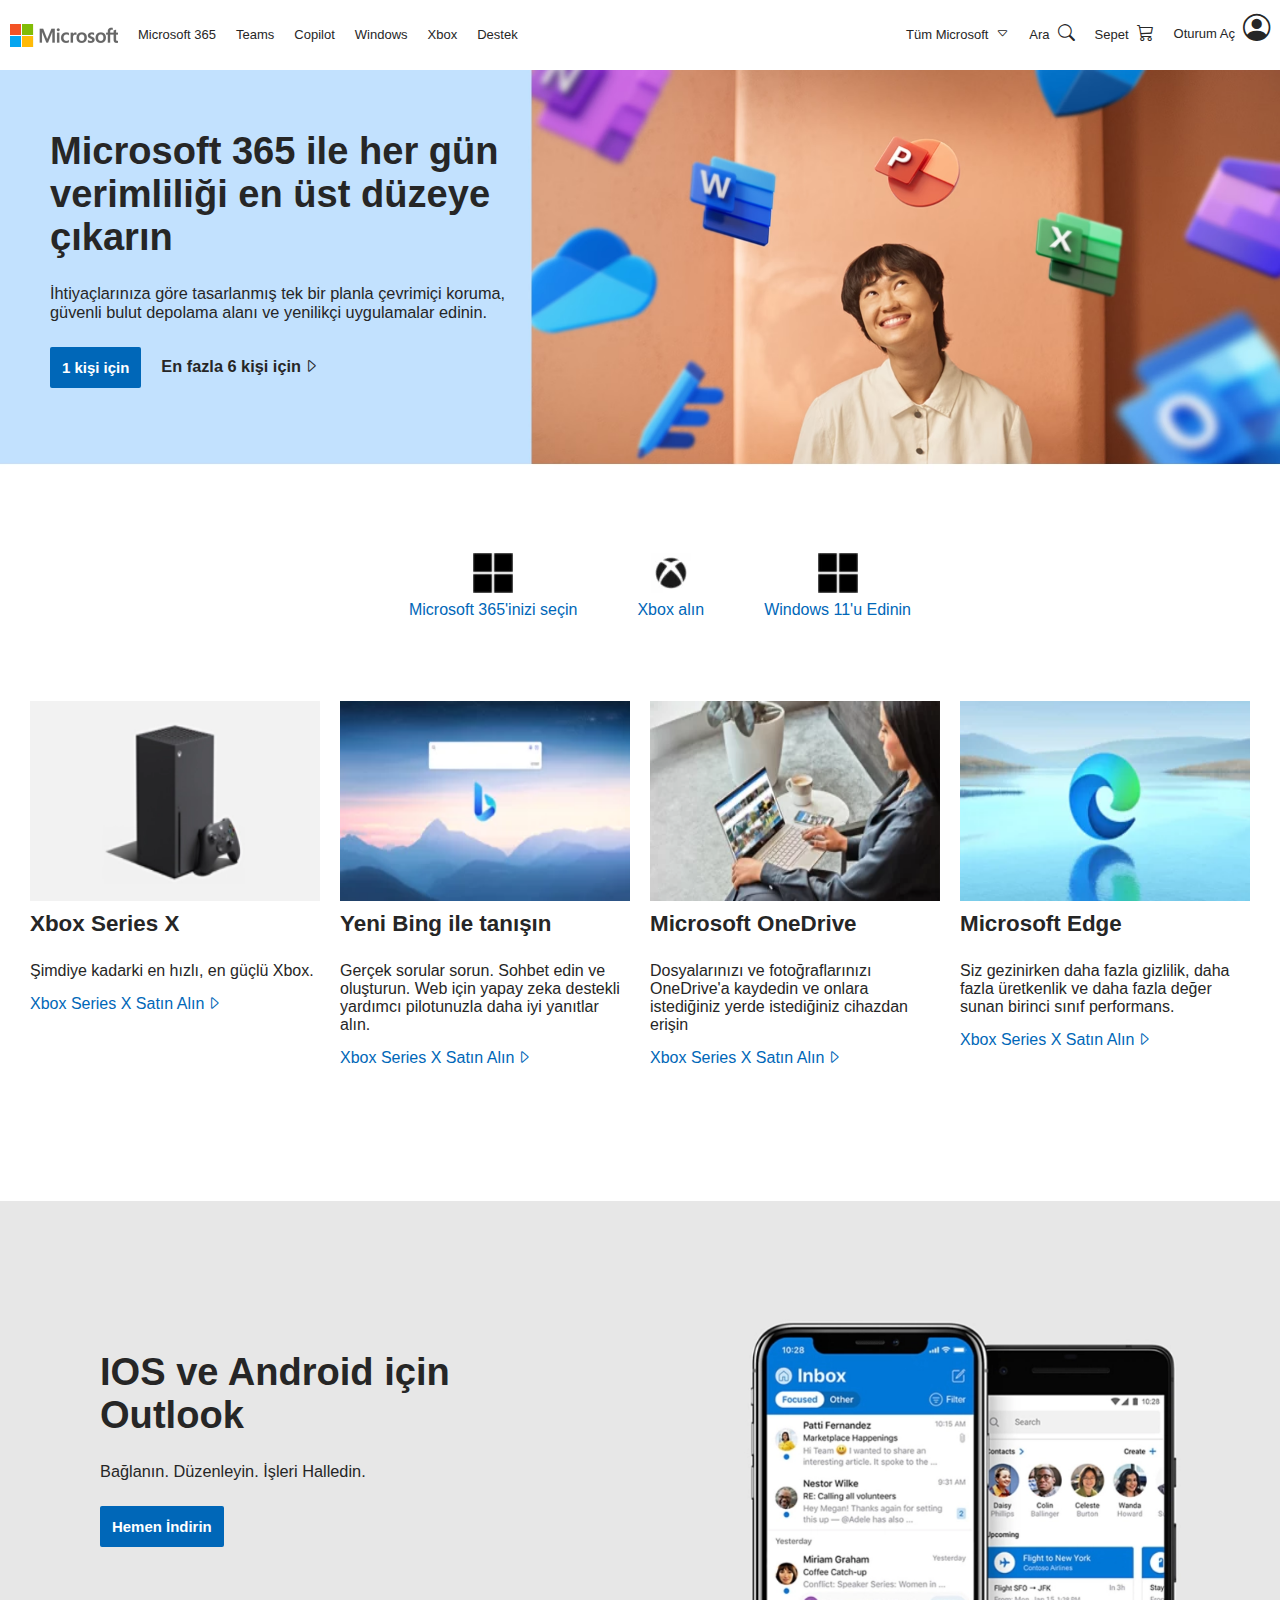
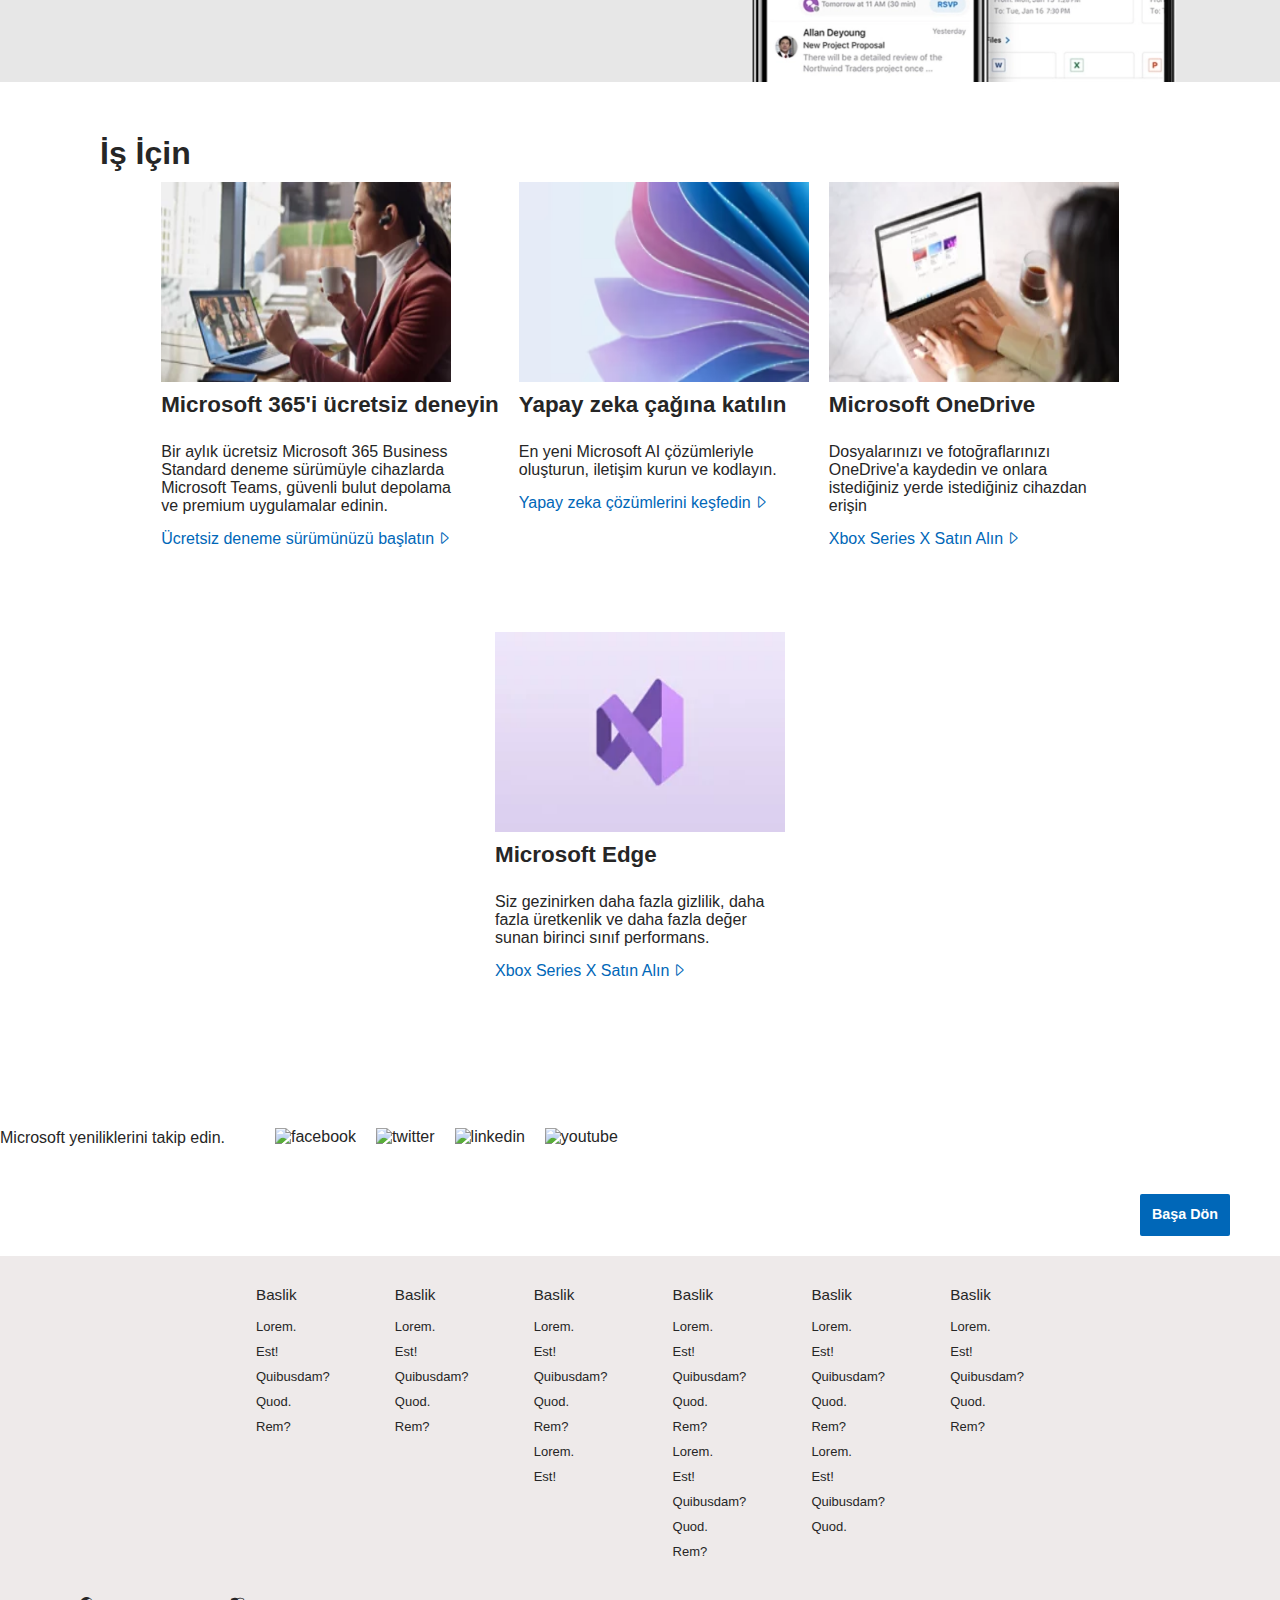
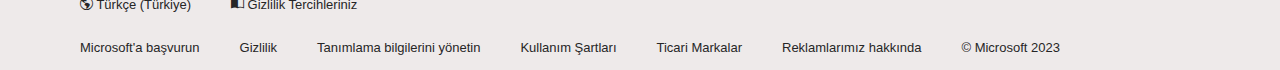
==== commit b6fe45b8: "brand image is changed" ====
--- a/index.html
+++ b/index.html
@@ -14,7 +14,12 @@
   <nav>
     <div>
       <ul>
-        <li><img src="img/brand.png" alt="microsoft-brand"></li>
+        <li class="nav-img">
+          <img class="img-1"
+            src="[data-uri]"
+            width="25" alt="microsoft">
+          <img class="img-res" src="img/brand.png" alt="microsoft-brand">
+        </li>
         <li><a href="#">Microsoft 365</a></li>
         <li><a href="#">Teams</a></li>
         <li><a href="#">Copilot</a></li>
--- a/css/site.css
+++ b/css/site.css
@@ -1,6 +1,7 @@
 * {
   box-sizing: border-box;
 }
+
 body {
   margin: 0;
   font-family: 'Segoe UI', SegoeUI, "Helvetica Neue", Helvetica, Arial, sans-serif;
@@ -20,33 +21,51 @@
 }
 
 @media screen and (max-width: 1000px) {
-  nav {   
+  body {
+    overflow-x: hidden;
+  }
+
+  nav {
     flex-direction: column;
     align-items: start;
-  }
-  .carousel{
+    flex-wrap: wrap;
+    flex-direction: column;
+  }
+
+  nav .nav-img .img-1 {
+    display: flex;
+  }
+
+  nav .nav-img img {
+    display: none;
+  }
+
+  .carousel {
     display: flex;
     flex-direction: column;
     font-size: 0.8rem;
-    margin-bottom: 240px!important;
-
-  }
-  .carousel .text{
-    left: 10%!important;
-    top: 90%!important;
-    width: 80%!important;
+    margin-bottom: 240px !important;
+
+  }
+
+  .carousel .text {
+    left: 10% !important;
+    top: 90% !important;
+    width: 80% !important;
     background-color: rgba(240, 237, 237, 0.712);
     padding: 10px;
     border-radius: 10px;
     font-size: 0.65rem;
   }
-  .picture{
-    margin-bottom: 200px!important;
-  }
-    .picture .text{
-    left: 10%!important;
-    top: 90%!important;
-    width: 80%!important;
+
+  .picture {
+    margin-bottom: 200px !important;
+  }
+
+  .picture .text {
+    left: 10% !important;
+    top: 90% !important;
+    width: 80% !important;
     background-color: rgba(240, 237, 237, 0.712);
     padding: 10px;
     border-radius: 10px;
@@ -55,8 +74,12 @@
 }
 
 
-nav img {
+nav .img-res {
   width: 108px;
+}
+
+nav .img-1 {
+  display: none;
 }
 
 a::after {
@@ -119,21 +142,23 @@
 /* nav end */
 
 /* carousel start */
-.carousel{
+.carousel {
   position: relative;
 }
-.img-carousel{
-width: 100%;
-height: auto;
+
+.img-carousel {
+  width: 100%;
+  height: auto;
 }
 
 .text {
   position: absolute;
   left: 50px;
-  top: 10px;
+  top: 15%;
   width: 36%;
   display: flex;
   flex-direction: column;
+  font-size: .85rem;
 }
 
 .text>.title {
@@ -188,7 +213,7 @@
   list-style: none;
   justify-content: center;
   margin: 5rem 0;
-  flex-wrap:wrap;
+  flex-wrap: wrap;
   row-gap: 20px;
 }
 
@@ -225,13 +250,15 @@
   align-items: center;
 
   margin: 0 auto;
-    flex-wrap: wrap;
-
-}
-.four-title{
+  flex-wrap: wrap;
+
+}
+
+.four-title {
   margin-left: 100px;
 
 }
+
 .four>article {
   margin: 0 10px;
   display: flex;
@@ -303,7 +330,7 @@
   display: flex;
   flex-direction: row;
   list-style: none;
-  
+
 }
 
 .icons>ul>li>a>img {
@@ -354,7 +381,7 @@
   justify-content: space-between;
   width: 60%;
   max-width: 1200px;
-  flex-wrap:wrap;
+  flex-wrap: wrap;
 }
 
 footer>ul>li {
@@ -376,29 +403,31 @@
 /* footer end */
 
 /* footer bottom start */
-@media screen and (max-width:600px)
-{
-  .footer-bottom>ul{
+@media screen and (max-width:600px) {
+  .footer-bottom>ul {
     display: flex;
     flex-direction: column;
   }
 }
-.footer-bottom{
+
+.footer-bottom {
   display: flex;
   justify-content: space-between;
   flex-wrap: wrap;
-  margin:0 auto;
-}
-.footer-bottom ul{
+  margin: 0 auto;
+}
+
+.footer-bottom ul {
   display: flex;
   justify-content: space-evenly;
   margin-right: 50px;
   flex-wrap: wrap;
 }
 
-.footer-bottom ul li{
+.footer-bottom ul li {
   margin-left: 40px;
   list-style: none;
   flex-wrap: wrap;
 }
+
 /* footer bottom start */